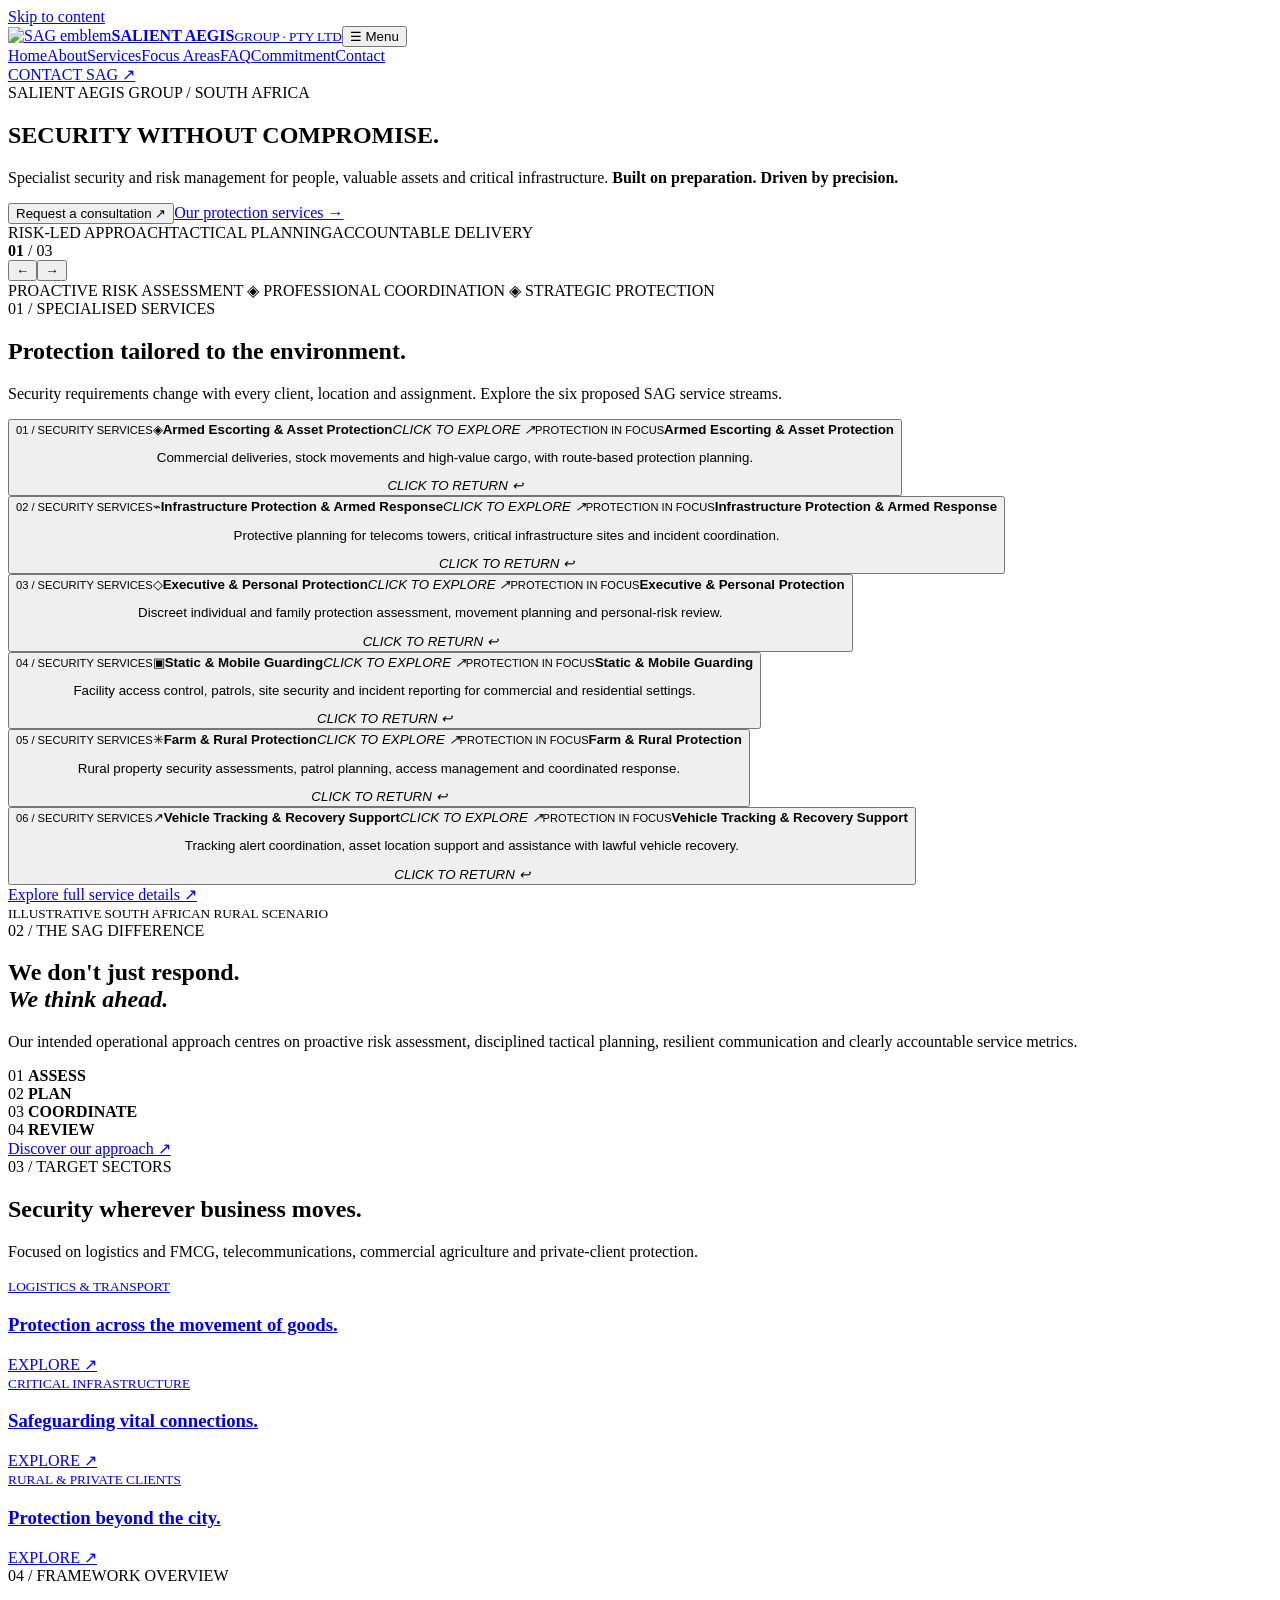
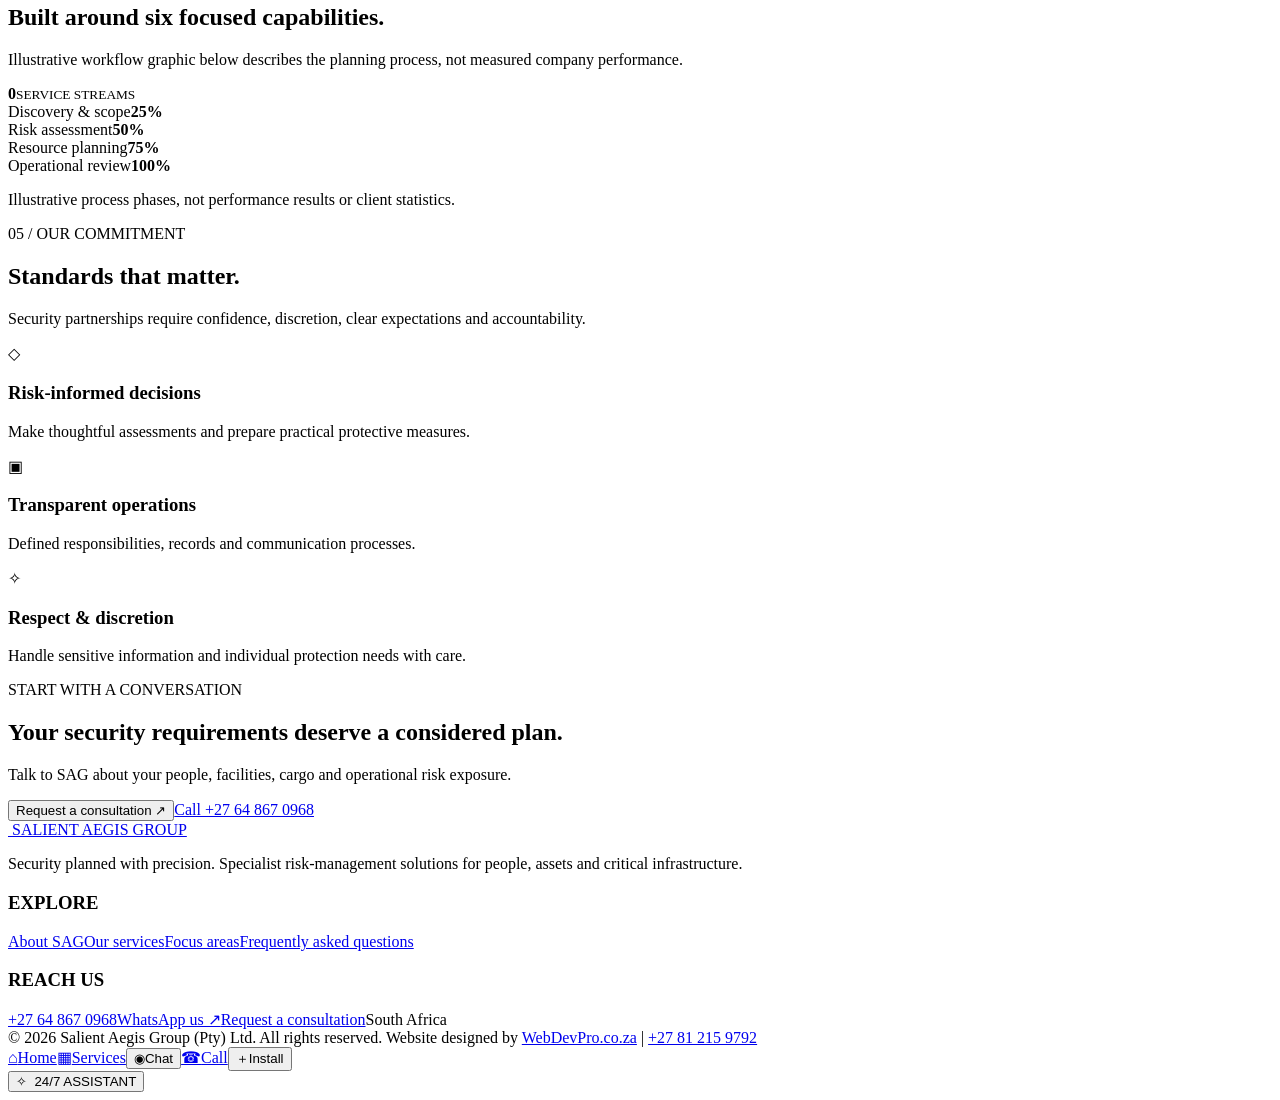
==== index.html @ da506d95 "Add branded SAG Home website page" ====
<!doctype html><html lang="en-ZA"><head><meta charset="utf-8"><meta name="viewport" content="width=device-width,initial-scale=1"><meta name="theme-color" content="#101a28"><title>Home | Salient Aegis Group</title><meta name="description" content="Salient Aegis Group (SAG): specialist security, armed escorting, guarding, infrastructure protection and risk-management enquiries in South Africa."><link rel="canonical" href="https://www.salientaegis.co.za/"><meta property="og:type" content="website"><meta property="og:title" content="Home | Salient Aegis Group"><meta property="og:description" content="Salient Aegis Group (SAG): specialist security, armed escorting, guarding, infrastructure protection and risk-management enquiries in South Africa."><meta property="og:url" content="https://www.salientaegis.co.za/"><link rel="manifest" href="manifest.webmanifest"><link rel="icon" type="image/svg+xml" href="assets/sag-emblem.svg"><link rel="stylesheet" href="styles.css"><script src="app.js" defer></script><script type="application/ld+json">{"@context":"https://schema.org","@type":"Organization","name":"Salient Aegis Group (Pty) Ltd","alternateName":"SAG","url":"https://www.salientaegis.co.za/","telephone":"+27648670968","areaServed":"ZA"}</script></head><body data-page="index"><a class="skip" href="#main">Skip to content</a><header class="site-header"><a href="index.html" class="brand"><img src="assets/sag-emblem.svg" width="50" height="48" alt="SAG emblem"><span><b>SALIENT AEGIS</b><small>GROUP · PTY LTD</small></span></a><button type="button" class="menu-toggle" id="menuToggle" aria-expanded="false" aria-controls="siteNav">☰ <span>Menu</span></button><nav id="siteNav" aria-label="Main navigation"><a href="index.html" aria-current="page">Home</a><a href="about.html" >About</a><a href="services.html" >Services</a><a href="gallery.html" >Focus Areas</a><a href="faq.html" >FAQ</a><a href="testimonials.html" >Commitment</a><a href="contact.html" >Contact</a></nav><a class="header-action" href="https://wa.me/27648670968" target="_blank" rel="noopener">CONTACT SAG ↗</a></header><div id="scrollProgress"></div><main id="main"><section class="hero" aria-label="SAG security services"><div class="hero-bg active" style="background-image:url('https://images.unsplash.com/photo-1770529933902-d2f7851be31c?auto=format&fit=crop&w=1600&q=80')"></div><div class="hero-bg" style="background-image:url('https://images.unsplash.com/photo-1611746351408-c0a1346be8e8?auto=format&fit=crop&w=1500&q=80')"></div><div class="hero-bg" style="background-image:url('https://images.unsplash.com/photo-1749173932431-5efc13cb59f9?auto=format&fit=crop&w=1500&q=80')"></div><div class="hero-shade"></div><div class="hero-content"><span class="eyebrow">SALIENT AEGIS GROUP / SOUTH AFRICA</span><h1 class="typewriter" data-text="SECURITY WITHOUT COMPROMISE.">SECURITY WITHOUT COMPROMISE.</h1><p>Specialist security and risk management for people, valuable assets and critical infrastructure. <strong>Built on preparation. Driven by precision.</strong></p><div class="hero-actions"><button class="btn gold" data-quote-open>Request a consultation ↗</button><a class="btn light-outline" href="services.html">Our protection services →</a></div><div class="hero-tags"><span>RISK-LED APPROACH</span><span>TACTICAL PLANNING</span><span>ACCOUNTABLE DELIVERY</span></div></div><div class="slide-controls"><span><b id="slideNum">01</b> / 03</span><div><button id="slidePrev" aria-label="Previous slide">←</button><button id="slideNext" aria-label="Next slide">→</button></div></div></section><div class="brand-strip"><span>PROACTIVE RISK ASSESSMENT</span> ◈ <span>PROFESSIONAL COORDINATION</span> ◈ <span>STRATEGIC PROTECTION</span></div>
<section class="section"><div class="section-title reveal"><span class="eyebrow">01 / SPECIALISED SERVICES</span><h2>Protection tailored to the environment.</h2><p>Security requirements change with every client, location and assignment. Explore the six proposed SAG service streams.</p></div><div class="flip-grid"><button type="button" class="flip-card reveal" aria-pressed="false"><span class="flip-inner"><span class="flip-front"><small>01 / SECURITY SERVICES</small><span class="flip-symbol">◈</span><strong>Armed Escorting & Asset Protection</strong><em>CLICK TO EXPLORE ↗</em></span><span class="flip-back"><small>PROTECTION IN FOCUS</small><strong>Armed Escorting & Asset Protection</strong><p>Commercial deliveries, stock movements and high-value cargo, with route-based protection planning.</p><em>CLICK TO RETURN ↩</em></span></span></button><button type="button" class="flip-card reveal" aria-pressed="false"><span class="flip-inner"><span class="flip-front"><small>02 / SECURITY SERVICES</small><span class="flip-symbol">⌁</span><strong>Infrastructure Protection & Armed Response</strong><em>CLICK TO EXPLORE ↗</em></span><span class="flip-back"><small>PROTECTION IN FOCUS</small><strong>Infrastructure Protection & Armed Response</strong><p>Protective planning for telecoms towers, critical infrastructure sites and incident coordination.</p><em>CLICK TO RETURN ↩</em></span></span></button><button type="button" class="flip-card reveal" aria-pressed="false"><span class="flip-inner"><span class="flip-front"><small>03 / SECURITY SERVICES</small><span class="flip-symbol">◇</span><strong>Executive & Personal Protection</strong><em>CLICK TO EXPLORE ↗</em></span><span class="flip-back"><small>PROTECTION IN FOCUS</small><strong>Executive & Personal Protection</strong><p>Discreet individual and family protection assessment, movement planning and personal-risk review.</p><em>CLICK TO RETURN ↩</em></span></span></button><button type="button" class="flip-card reveal" aria-pressed="false"><span class="flip-inner"><span class="flip-front"><small>04 / SECURITY SERVICES</small><span class="flip-symbol">▣</span><strong>Static & Mobile Guarding</strong><em>CLICK TO EXPLORE ↗</em></span><span class="flip-back"><small>PROTECTION IN FOCUS</small><strong>Static & Mobile Guarding</strong><p>Facility access control, patrols, site security and incident reporting for commercial and residential settings.</p><em>CLICK TO RETURN ↩</em></span></span></button><button type="button" class="flip-card reveal" aria-pressed="false"><span class="flip-inner"><span class="flip-front"><small>05 / SECURITY SERVICES</small><span class="flip-symbol">✳</span><strong>Farm & Rural Protection</strong><em>CLICK TO EXPLORE ↗</em></span><span class="flip-back"><small>PROTECTION IN FOCUS</small><strong>Farm & Rural Protection</strong><p>Rural property security assessments, patrol planning, access management and coordinated response.</p><em>CLICK TO RETURN ↩</em></span></span></button><button type="button" class="flip-card reveal" aria-pressed="false"><span class="flip-inner"><span class="flip-front"><small>06 / SECURITY SERVICES</small><span class="flip-symbol">↗</span><strong>Vehicle Tracking & Recovery Support</strong><em>CLICK TO EXPLORE ↗</em></span><span class="flip-back"><small>PROTECTION IN FOCUS</small><strong>Vehicle Tracking & Recovery Support</strong><p>Tracking alert coordination, asset location support and assistance with lawful vehicle recovery.</p><em>CLICK TO RETURN ↩</em></span></span></button></div><div class="center"><a class="btn outline" href="services.html">Explore full service details ↗</a></div></section>
<section class="dark-feature"><div class="feature-photo reveal" style="background-image:url('https://images.unsplash.com/photo-1674909073723-e74e82810733?auto=format&fit=crop&w=1500&q=80')"><small>ILLUSTRATIVE SOUTH AFRICAN RURAL SCENARIO</small></div><div class="feature-text reveal"><span class="eyebrow">02 / THE SAG DIFFERENCE</span><h2>We don't just respond.<br><em>We think ahead.</em></h2><p>Our intended operational approach centres on proactive risk assessment, disciplined tactical planning, resilient communication and clearly accountable service metrics.</p><div class="feature-points"><div>01 <strong>ASSESS</strong></div><div>02 <strong>PLAN</strong></div><div>03 <strong>COORDINATE</strong></div><div>04 <strong>REVIEW</strong></div></div><a class="link-arrow" href="about.html">Discover our approach ↗</a></div></section>
<section class="section toned"><div class="section-title reveal"><span class="eyebrow">03 / TARGET SECTORS</span><h2>Security wherever business moves.</h2><p>Focused on logistics and FMCG, telecommunications, commercial agriculture and private-client protection.</p></div><div class="sector-grid"><a href="gallery.html" class="sector-card large reveal" style="background-image:url('https://images.unsplash.com/photo-1611746351408-c0a1346be8e8?auto=format&fit=crop&w=1500&q=80')"><div><small>LOGISTICS & TRANSPORT</small><h3>Protection across the movement of goods.</h3><span>EXPLORE ↗</span></div></a><a href="gallery.html" class="sector-card reveal" style="background-image:url('https://images.unsplash.com/photo-1749173932431-5efc13cb59f9?auto=format&fit=crop&w=1500&q=80')"><div><small>CRITICAL INFRASTRUCTURE</small><h3>Safeguarding vital connections.</h3><span>EXPLORE ↗</span></div></a><a href="gallery.html" class="sector-card reveal" style="background-image:url('https://images.unsplash.com/photo-1674909073723-e74e82810733?auto=format&fit=crop&w=1500&q=80')"><div><small>RURAL & PRIVATE CLIENTS</small><h3>Protection beyond the city.</h3><span>EXPLORE ↗</span></div></a></div></section>
<section class="section"><div class="section-title reveal"><span class="eyebrow">04 / FRAMEWORK OVERVIEW</span><h2>Built around six focused capabilities.</h2><p>Illustrative workflow graphic below describes the planning process, not measured company performance.</p></div><div class="metric-grid"><div class="metric-ring" id="metricRing"><div><strong id="metricCount">0</strong><small>SERVICE STREAMS</small></div></div><div class="metric-bars"><div class="metric-bar"><div>Discovery & scope<b>25%</b></div><span><i data-progress="25"></i></span></div><div class="metric-bar"><div>Risk assessment<b>50%</b></div><span><i data-progress="50"></i></span></div><div class="metric-bar"><div>Resource planning<b>75%</b></div><span><i data-progress="75"></i></span></div><div class="metric-bar"><div>Operational review<b>100%</b></div><span><i data-progress="100"></i></span></div><p class="disclaimer">Illustrative process phases, not performance results or client statistics.</p></div></div></section>
<section class="section tinted"><div class="section-title reveal"><span class="eyebrow">05 / OUR COMMITMENT</span><h2>Standards that matter.</h2><p>Security partnerships require confidence, discretion, clear expectations and accountability.</p></div><div class="values"><article class="reveal"><span>◇</span><h3>Risk-informed decisions</h3><p>Make thoughtful assessments and prepare practical protective measures.</p></article><article class="reveal"><span>▣</span><h3>Transparent operations</h3><p>Defined responsibilities, records and communication processes.</p></article><article class="reveal"><span>✧</span><h3>Respect & discretion</h3><p>Handle sensitive information and individual protection needs with care.</p></article></div></section><section class="cta"><div><span class="eyebrow">START WITH A CONVERSATION</span><h2>Your security requirements deserve a considered plan.</h2><p>Talk to SAG about your people, facilities, cargo and operational risk exposure.</p></div><div><button data-quote-open class="btn gold">Request a consultation ↗</button><a class="btn light-outline" href="tel:+27648670968">Call +27 64 867 0968</a></div></section></main><footer class="site-footer"><div class="footer-top"><div><a href="index.html" class="footer-brand"><img src="assets/sag-emblem.svg" alt="" width="55"> SALIENT AEGIS GROUP</a><p>Security planned with precision. Specialist risk-management solutions for people, assets and critical infrastructure.</p></div><div><h3>EXPLORE</h3><a href="about.html">About SAG</a><a href="services.html">Our services</a><a href="gallery.html">Focus areas</a><a href="faq.html">Frequently asked questions</a></div><div><h3>REACH US</h3><a href="tel:+27648670968">+27 64 867 0968</a><a href="https://wa.me/27648670968" target="_blank" rel="noopener">WhatsApp us ↗</a><a href="contact.html">Request a consultation</a><span>South Africa</span></div></div><div class="footer-bottom">© <span class="year">2026</span> Salient Aegis Group (Pty) Ltd. All rights reserved. <span>Website designed by <a href="https://webdevpro.co.za" target="_blank" rel="noopener">WebDevPro.co.za</a> | <a href="tel:+27812159792">+27 81 215 9792</a></span></div></footer><nav class="mobile-bottom" aria-label="Mobile quick menu"><a href="index.html"><span>⌂</span>Home</a><a href="services.html"><span>▦</span>Services</a><button type="button" data-chat-open><span>◉</span>Chat</button><a href="tel:+27648670968"><span>☎</span>Call</a><button type="button" data-install-open><span>＋</span>Install</button></nav><button class="chat-launcher" type="button" data-chat-open>✧ &nbsp;24/7 ASSISTANT</button><section id="chatPanel" class="chat-panel" role="dialog" aria-label="SAG automated enquiry assistant" hidden><div class="chat-head"><div><strong>SAG DIGITAL ASSISTANT</strong><small>Automated enquiry preparation</small></div><button data-chat-close aria-label="Close assistant">×</button></div><div id="chatLog" class="chat-log" aria-live="polite"></div><form id="chatForm" class="chat-form"><label id="chatPrompt" for="chatInput">Your full name</label><input id="chatInput" autocomplete="name" required maxlength="800"><div id="chatOptions"></div><div class="chat-actions"><button type="submit" class="btn gold">Continue →</button><button type="button" id="chatReset" class="btn subtle">Restart</button></div></form><small class="privacy-note">Your message is prepared locally. You decide whether to send it via WhatsApp.</small></section><dialog id="quoteDialog" class="quote-dialog"><div class="dialog-head"><strong>REQUEST A SECURITY CONSULTATION</strong><button id="quoteClose" type="button" aria-label="Close form">×</button></div><div class="wizard-meter"><i id="wizardMeter"></i></div><form id="quoteForm"><p id="wizardLabel"></p><div id="wizardFields"></div><p id="wizardError" role="alert"></p><div class="wizard-actions"><button class="btn outline" id="quoteBack" type="button">← Back</button><button class="btn gold" id="quoteNext" type="submit">Continue →</button></div></form></dialog><dialog id="installDialog" class="install-dialog"><h2>Install the SAG app</h2><p>Add Salient Aegis Group to your home screen. Saved pages can be available offline.</p><p>On iPhone Safari: Share → Add to Home Screen.</p><button class="btn gold" id="installNow" type="button">Install app</button><button class="btn outline" id="installClose" type="button">Close</button></dialog></body></html>
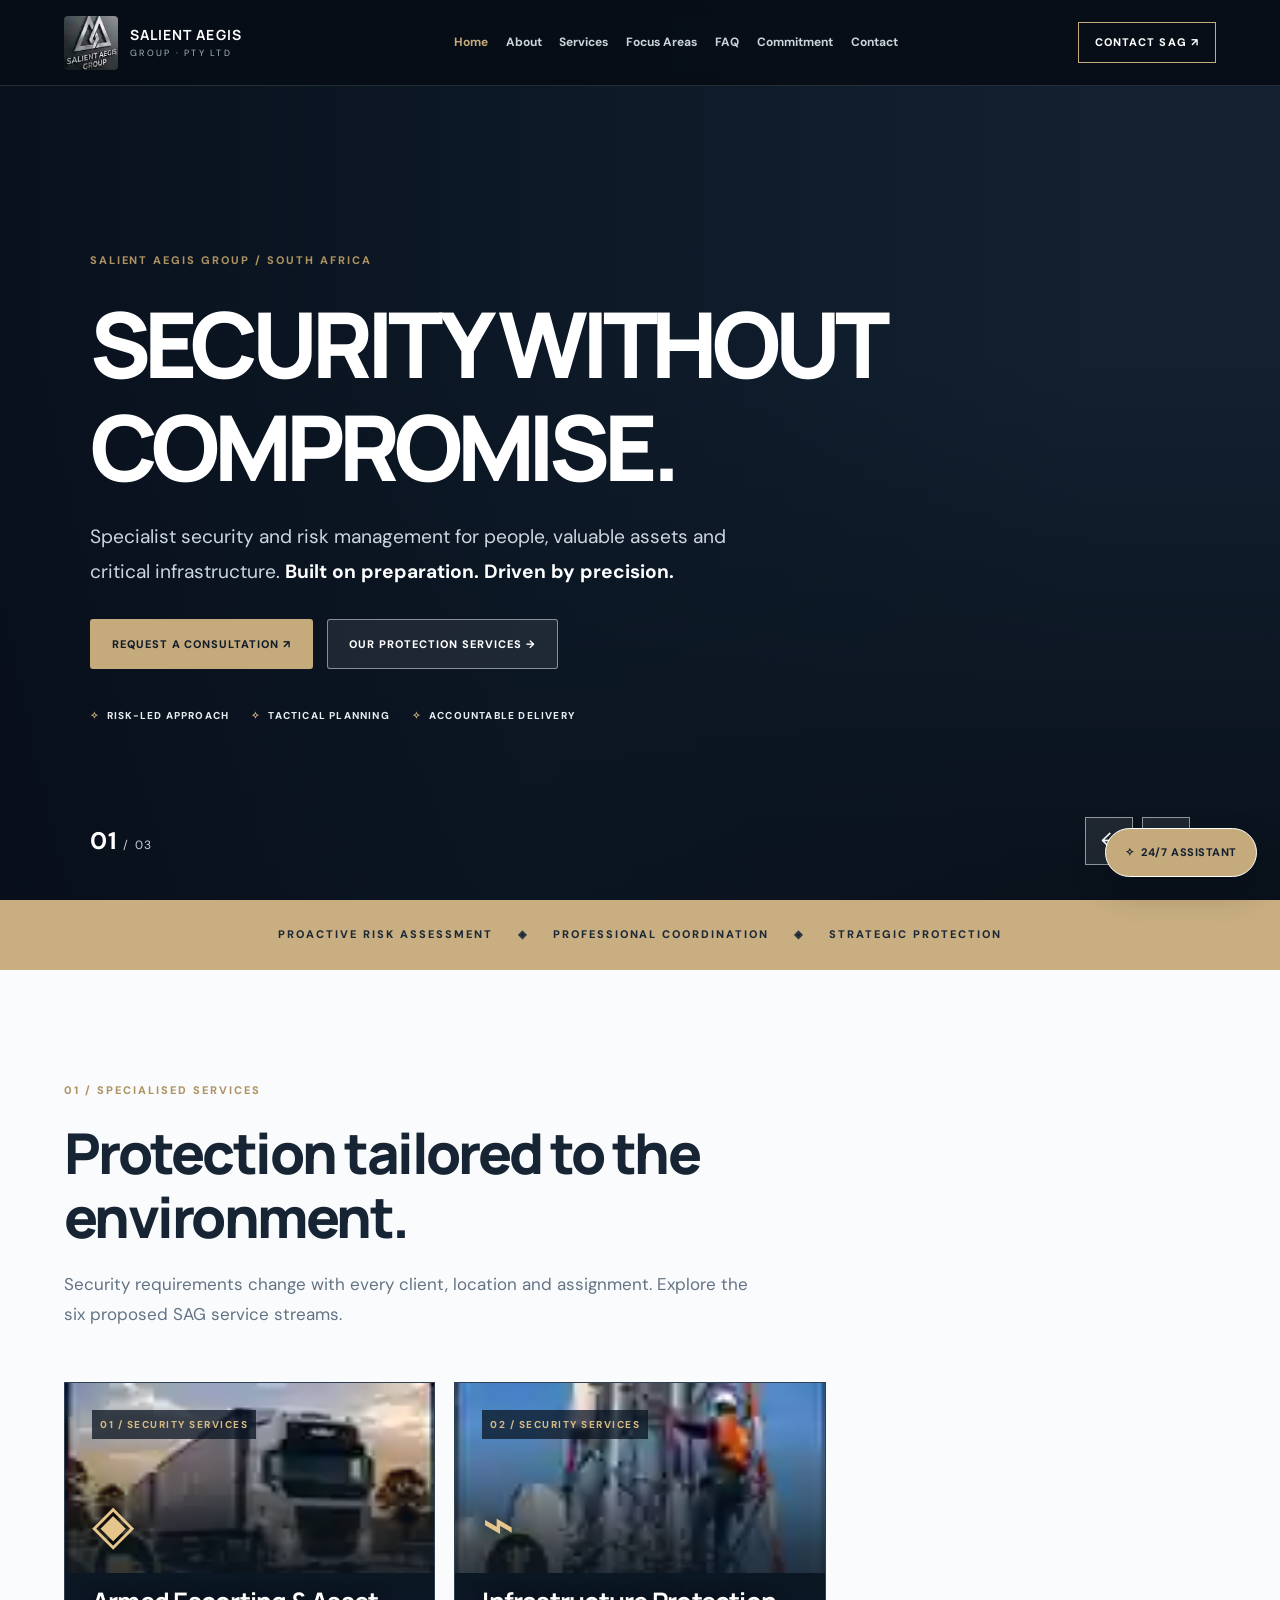
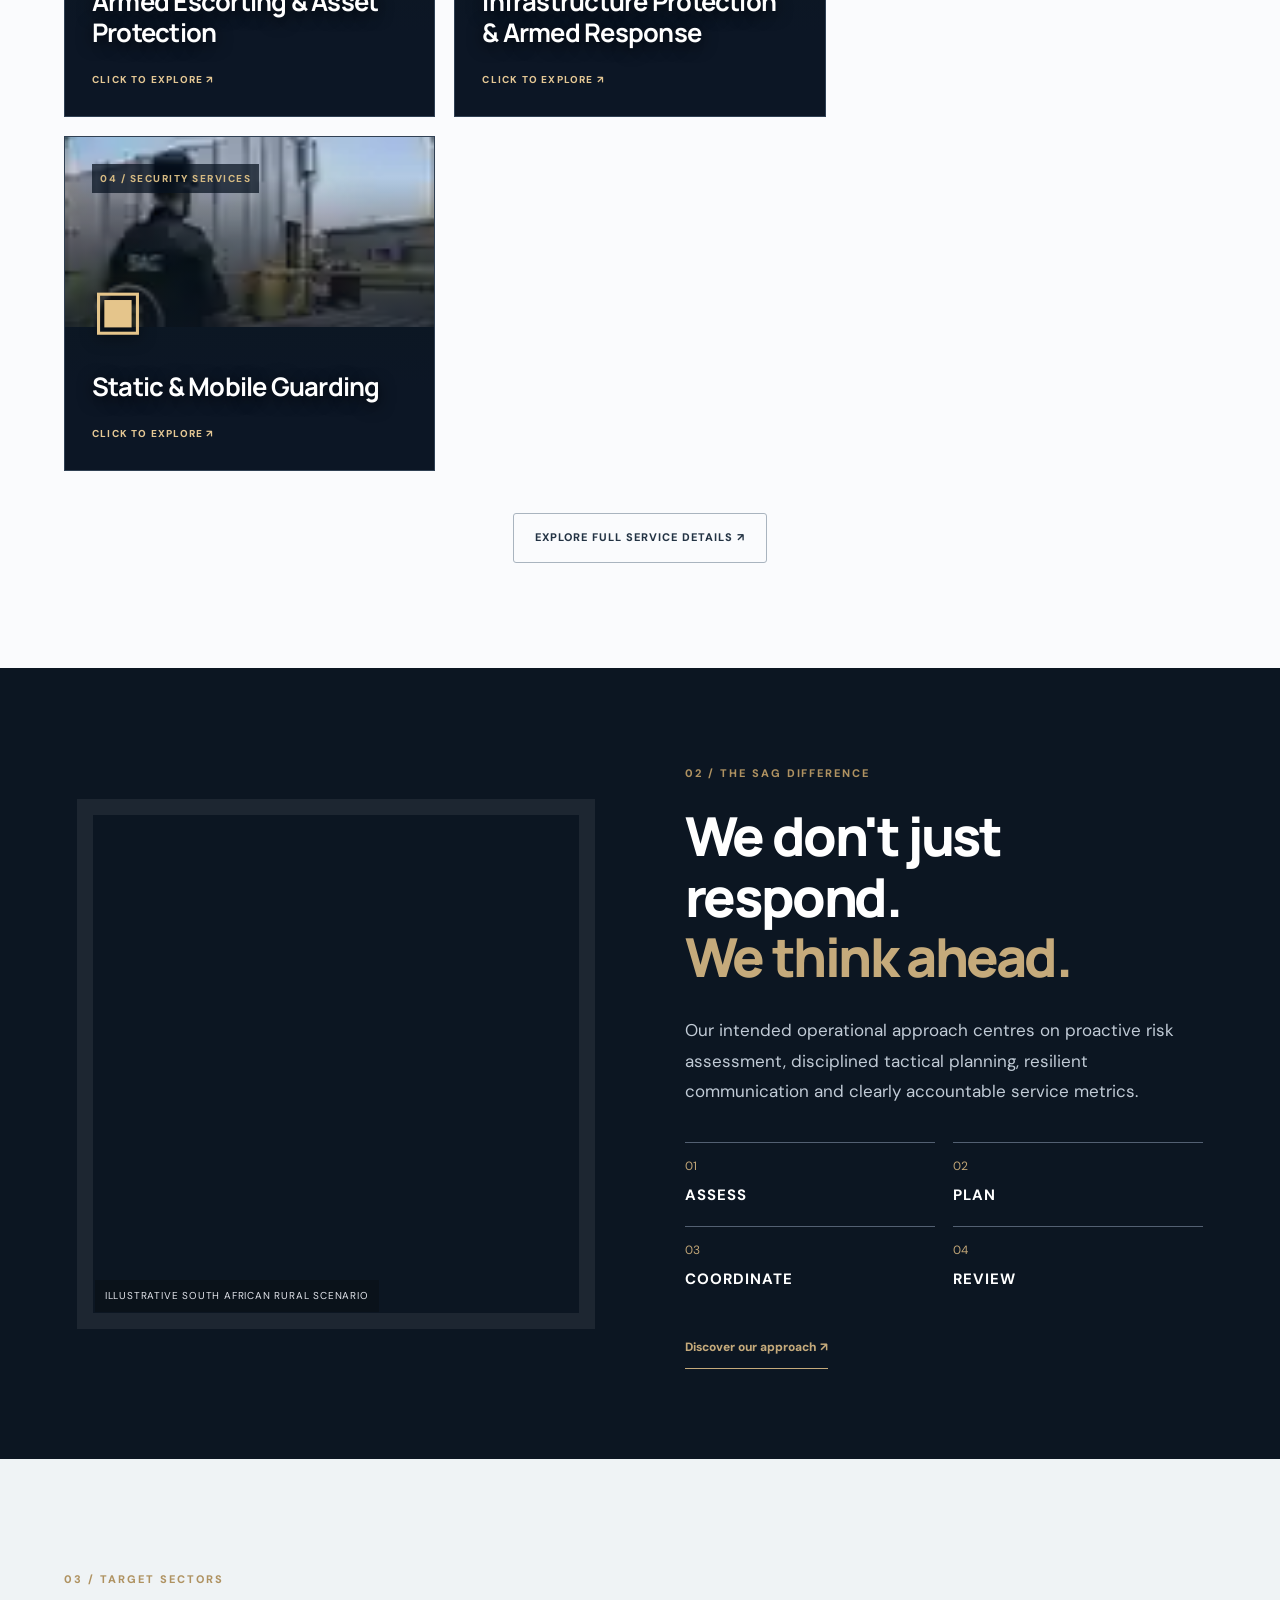
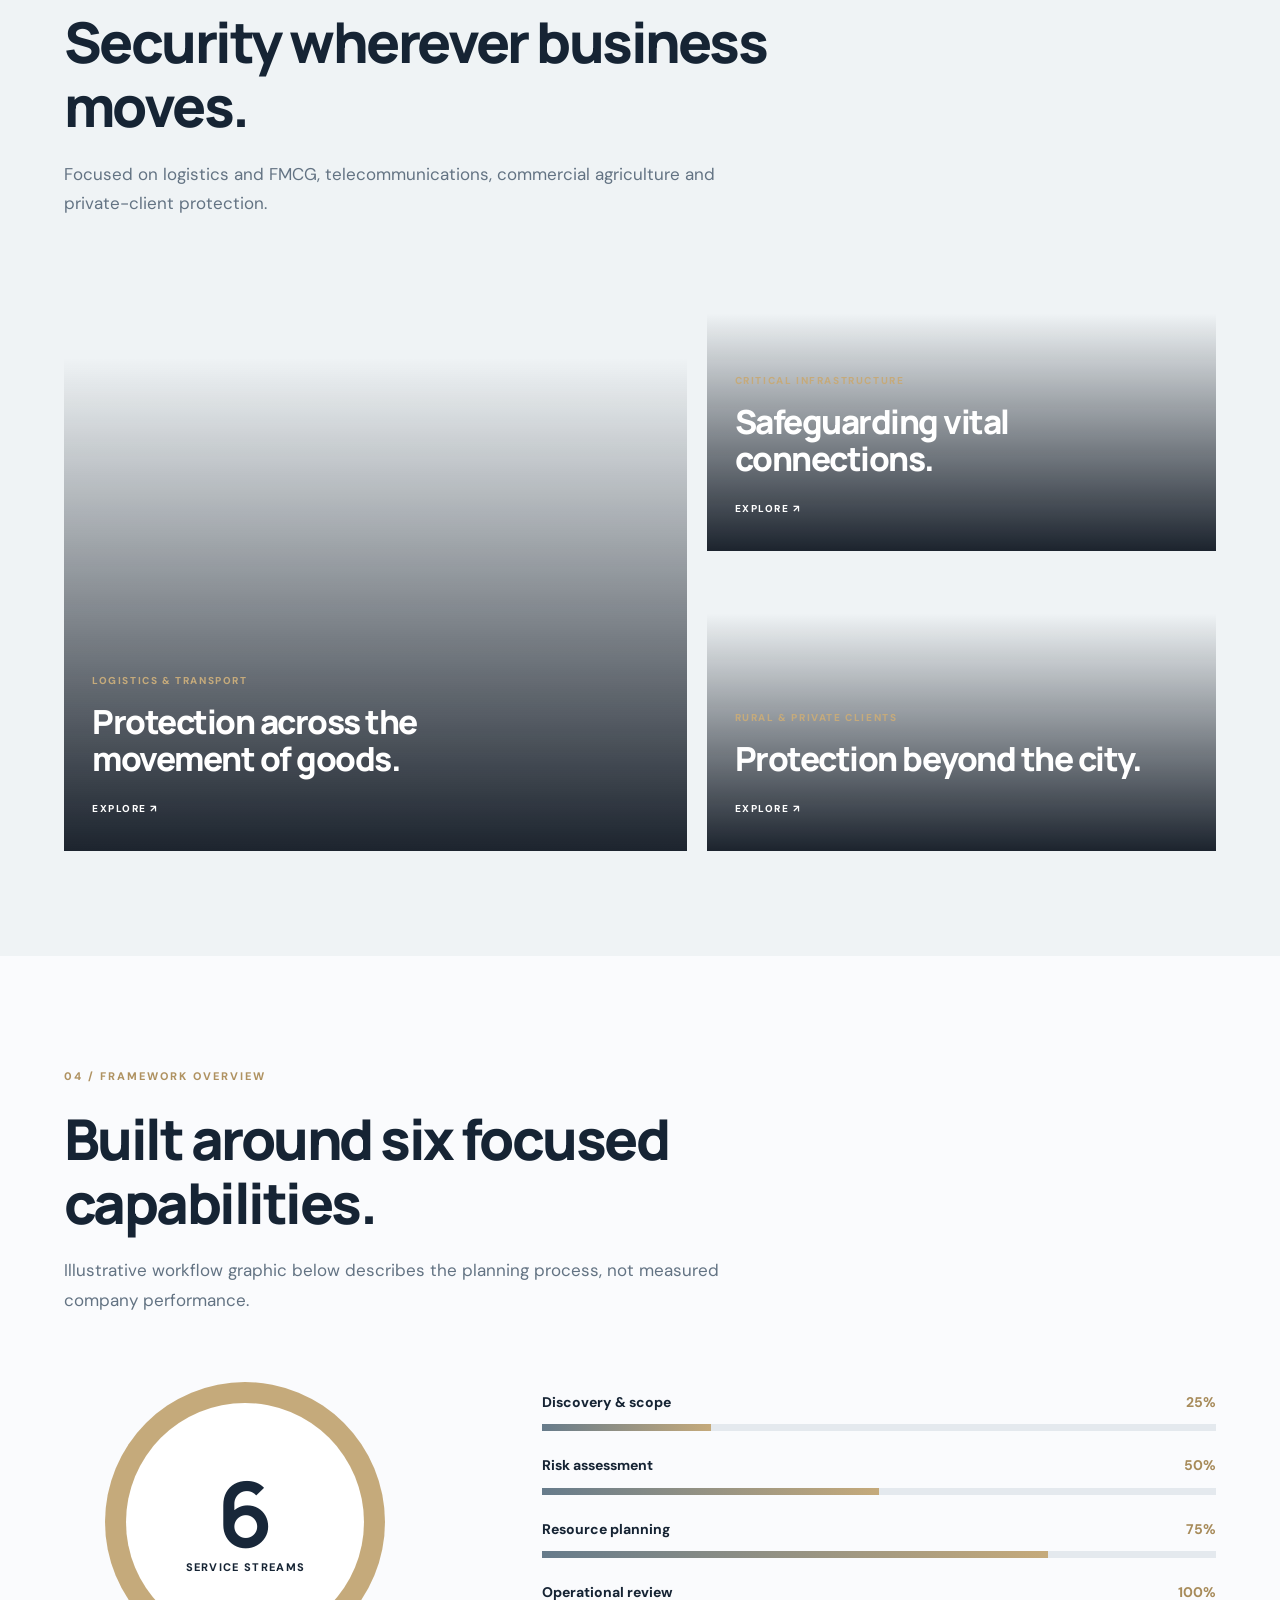
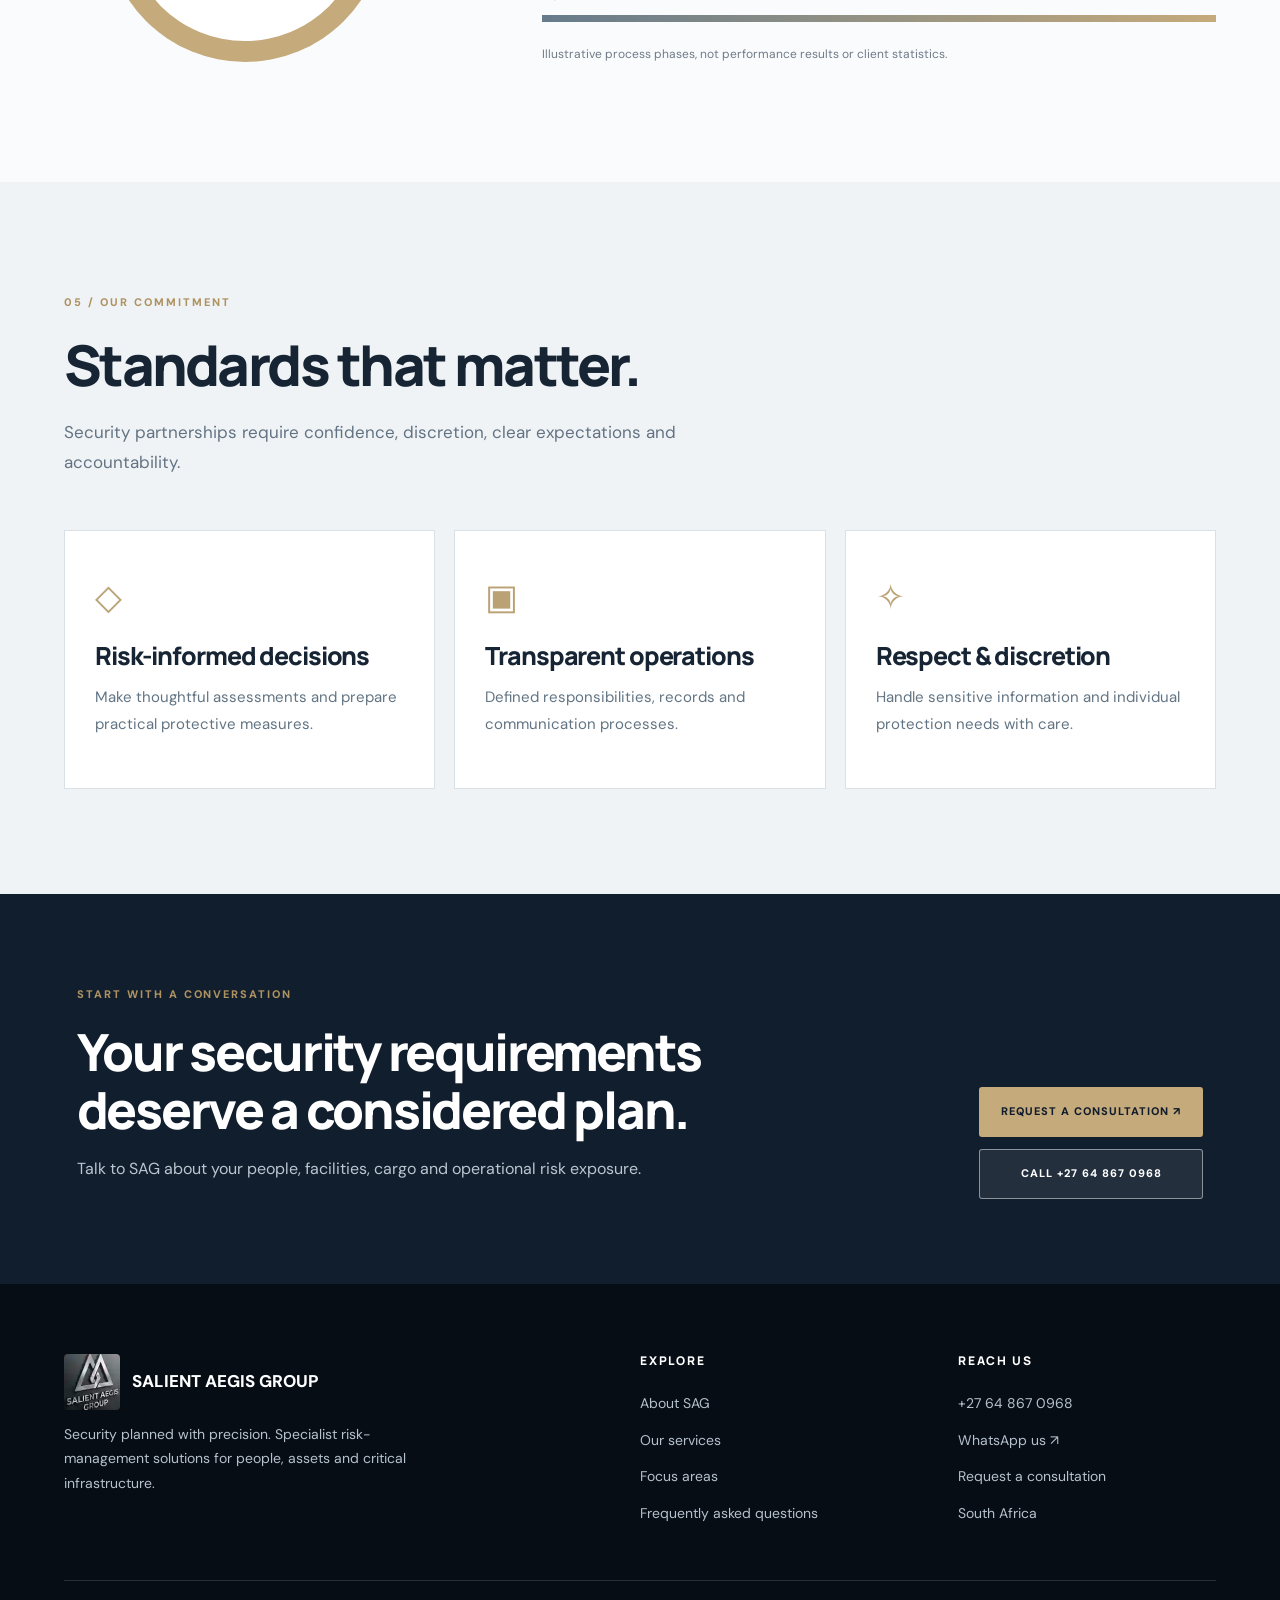
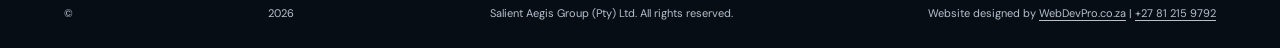
==== commit 7701da46: "Use supplied metallic SAG logo on index.html" ====
--- a/index.html
+++ b/index.html
@@ -1,6 +1,6 @@
-<!doctype html><html lang="en-ZA"><head><meta charset="utf-8"><meta name="viewport" content="width=device-width,initial-scale=1"><meta name="theme-color" content="#101a28"><title>Home | Salient Aegis Group</title><meta name="description" content="Salient Aegis Group (SAG): specialist security, armed escorting, guarding, infrastructure protection and risk-management enquiries in South Africa."><link rel="canonical" href="https://www.salientaegis.co.za/"><meta property="og:type" content="website"><meta property="og:title" content="Home | Salient Aegis Group"><meta property="og:description" content="Salient Aegis Group (SAG): specialist security, armed escorting, guarding, infrastructure protection and risk-management enquiries in South Africa."><meta property="og:url" content="https://www.salientaegis.co.za/"><link rel="manifest" href="manifest.webmanifest"><link rel="icon" type="image/svg+xml" href="assets/sag-emblem.svg"><link rel="stylesheet" href="styles.css"><script src="app.js" defer></script><script type="application/ld+json">{"@context":"https://schema.org","@type":"Organization","name":"Salient Aegis Group (Pty) Ltd","alternateName":"SAG","url":"https://www.salientaegis.co.za/","telephone":"+27648670968","areaServed":"ZA"}</script></head><body data-page="index"><a class="skip" href="#main">Skip to content</a><header class="site-header"><a href="index.html" class="brand"><img src="assets/sag-emblem.svg" width="50" height="48" alt="SAG emblem"><span><b>SALIENT AEGIS</b><small>GROUP · PTY LTD</small></span></a><button type="button" class="menu-toggle" id="menuToggle" aria-expanded="false" aria-controls="siteNav">☰ <span>Menu</span></button><nav id="siteNav" aria-label="Main navigation"><a href="index.html" aria-current="page">Home</a><a href="about.html" >About</a><a href="services.html" >Services</a><a href="gallery.html" >Focus Areas</a><a href="faq.html" >FAQ</a><a href="testimonials.html" >Commitment</a><a href="contact.html" >Contact</a></nav><a class="header-action" href="https://wa.me/27648670968" target="_blank" rel="noopener">CONTACT SAG ↗</a></header><div id="scrollProgress"></div><main id="main"><section class="hero" aria-label="SAG security services"><div class="hero-bg active" style="background-image:url('https://images.unsplash.com/photo-1770529933902-d2f7851be31c?auto=format&fit=crop&w=1600&q=80')"></div><div class="hero-bg" style="background-image:url('https://images.unsplash.com/photo-1611746351408-c0a1346be8e8?auto=format&fit=crop&w=1500&q=80')"></div><div class="hero-bg" style="background-image:url('https://images.unsplash.com/photo-1749173932431-5efc13cb59f9?auto=format&fit=crop&w=1500&q=80')"></div><div class="hero-shade"></div><div class="hero-content"><span class="eyebrow">SALIENT AEGIS GROUP / SOUTH AFRICA</span><h1 class="typewriter" data-text="SECURITY WITHOUT COMPROMISE.">SECURITY WITHOUT COMPROMISE.</h1><p>Specialist security and risk management for people, valuable assets and critical infrastructure. <strong>Built on preparation. Driven by precision.</strong></p><div class="hero-actions"><button class="btn gold" data-quote-open>Request a consultation ↗</button><a class="btn light-outline" href="services.html">Our protection services →</a></div><div class="hero-tags"><span>RISK-LED APPROACH</span><span>TACTICAL PLANNING</span><span>ACCOUNTABLE DELIVERY</span></div></div><div class="slide-controls"><span><b id="slideNum">01</b> / 03</span><div><button id="slidePrev" aria-label="Previous slide">←</button><button id="slideNext" aria-label="Next slide">→</button></div></div></section><div class="brand-strip"><span>PROACTIVE RISK ASSESSMENT</span> ◈ <span>PROFESSIONAL COORDINATION</span> ◈ <span>STRATEGIC PROTECTION</span></div>
+<!doctype html><html lang="en-ZA"><head><meta charset="utf-8"><meta name="viewport" content="width=device-width,initial-scale=1"><meta name="theme-color" content="#101a28"><title>Home | Salient Aegis Group</title><meta name="description" content="Salient Aegis Group (SAG): specialist security, armed escorting, guarding, infrastructure protection and risk-management enquiries in South Africa."><link rel="canonical" href="https://www.salientaegis.co.za/"><meta property="og:type" content="website"><meta property="og:title" content="Home | Salient Aegis Group"><meta property="og:description" content="Salient Aegis Group (SAG): specialist security, armed escorting, guarding, infrastructure protection and risk-management enquiries in South Africa."><meta property="og:url" content="https://www.salientaegis.co.za/"><link rel="manifest" href="manifest.webmanifest"><link rel="icon" type="image/svg+xml" href="assets/sag-client-logo.webp"><link rel="stylesheet" href="styles.css"><script src="app.js" defer></script><script type="application/ld+json">{"@context":"https://schema.org","@type":"Organization","name":"Salient Aegis Group (Pty) Ltd","alternateName":"SAG","url":"https://www.salientaegis.co.za/","telephone":"+27648670968","areaServed":"ZA"}</script></head><body data-page="index"><a class="skip" href="#main">Skip to content</a><header class="site-header"><a href="index.html" class="brand"><img src="assets/sag-client-logo.webp" width="50" height="48" alt="SAG emblem"><span><b>SALIENT AEGIS</b><small>GROUP · PTY LTD</small></span></a><button type="button" class="menu-toggle" id="menuToggle" aria-expanded="false" aria-controls="siteNav">☰ <span>Menu</span></button><nav id="siteNav" aria-label="Main navigation"><a href="index.html" aria-current="page">Home</a><a href="about.html" >About</a><a href="services.html" >Services</a><a href="gallery.html" >Focus Areas</a><a href="faq.html" >FAQ</a><a href="testimonials.html" >Commitment</a><a href="contact.html" >Contact</a></nav><a class="header-action" href="https://wa.me/27648670968" target="_blank" rel="noopener">CONTACT SAG ↗</a></header><div id="scrollProgress"></div><main id="main"><section class="hero" aria-label="SAG security services"><div class="hero-bg active" style="background-image:url('https://images.unsplash.com/photo-1611746351408-c0a1346be8e8?auto=format&fit=crop&w=1600&q=80')"></div><div class="hero-bg" style="background-image:url('https://images.unsplash.com/photo-1611746351408-c0a1346be8e8?auto=format&fit=crop&w=1500&q=80')"></div><div class="hero-bg" style="background-image:url('https://images.unsplash.com/photo-1749173932431-5efc13cb59f9?auto=format&fit=crop&w=1500&q=80')"></div><div class="hero-shade"></div><div class="hero-content"><span class="eyebrow">SALIENT AEGIS GROUP / SOUTH AFRICA</span><h1 class="typewriter" data-text="SECURITY WITHOUT COMPROMISE.">SECURITY WITHOUT COMPROMISE.</h1><p>Specialist security and risk management for people, valuable assets and critical infrastructure. <strong>Built on preparation. Driven by precision.</strong></p><div class="hero-actions"><button class="btn gold" data-quote-open>Request a consultation ↗</button><a class="btn light-outline" href="services.html">Our protection services →</a></div><div class="hero-tags"><span>RISK-LED APPROACH</span><span>TACTICAL PLANNING</span><span>ACCOUNTABLE DELIVERY</span></div></div><div class="slide-controls"><span><b id="slideNum">01</b> / 03</span><div><button id="slidePrev" aria-label="Previous slide">←</button><button id="slideNext" aria-label="Next slide">→</button></div></div></section><div class="brand-strip"><span>PROACTIVE RISK ASSESSMENT</span> ◈ <span>PROFESSIONAL COORDINATION</span> ◈ <span>STRATEGIC PROTECTION</span></div>
 <section class="section"><div class="section-title reveal"><span class="eyebrow">01 / SPECIALISED SERVICES</span><h2>Protection tailored to the environment.</h2><p>Security requirements change with every client, location and assignment. Explore the six proposed SAG service streams.</p></div><div class="flip-grid"><button type="button" class="flip-card reveal" aria-pressed="false"><span class="flip-inner"><span class="flip-front"><small>01 / SECURITY SERVICES</small><span class="flip-symbol">◈</span><strong>Armed Escorting & Asset Protection</strong><em>CLICK TO EXPLORE ↗</em></span><span class="flip-back"><small>PROTECTION IN FOCUS</small><strong>Armed Escorting & Asset Protection</strong><p>Commercial deliveries, stock movements and high-value cargo, with route-based protection planning.</p><em>CLICK TO RETURN ↩</em></span></span></button><button type="button" class="flip-card reveal" aria-pressed="false"><span class="flip-inner"><span class="flip-front"><small>02 / SECURITY SERVICES</small><span class="flip-symbol">⌁</span><strong>Infrastructure Protection & Armed Response</strong><em>CLICK TO EXPLORE ↗</em></span><span class="flip-back"><small>PROTECTION IN FOCUS</small><strong>Infrastructure Protection & Armed Response</strong><p>Protective planning for telecoms towers, critical infrastructure sites and incident coordination.</p><em>CLICK TO RETURN ↩</em></span></span></button><button type="button" class="flip-card reveal" aria-pressed="false"><span class="flip-inner"><span class="flip-front"><small>03 / SECURITY SERVICES</small><span class="flip-symbol">◇</span><strong>Executive & Personal Protection</strong><em>CLICK TO EXPLORE ↗</em></span><span class="flip-back"><small>PROTECTION IN FOCUS</small><strong>Executive & Personal Protection</strong><p>Discreet individual and family protection assessment, movement planning and personal-risk review.</p><em>CLICK TO RETURN ↩</em></span></span></button><button type="button" class="flip-card reveal" aria-pressed="false"><span class="flip-inner"><span class="flip-front"><small>04 / SECURITY SERVICES</small><span class="flip-symbol">▣</span><strong>Static & Mobile Guarding</strong><em>CLICK TO EXPLORE ↗</em></span><span class="flip-back"><small>PROTECTION IN FOCUS</small><strong>Static & Mobile Guarding</strong><p>Facility access control, patrols, site security and incident reporting for commercial and residential settings.</p><em>CLICK TO RETURN ↩</em></span></span></button><button type="button" class="flip-card reveal" aria-pressed="false"><span class="flip-inner"><span class="flip-front"><small>05 / SECURITY SERVICES</small><span class="flip-symbol">✳</span><strong>Farm & Rural Protection</strong><em>CLICK TO EXPLORE ↗</em></span><span class="flip-back"><small>PROTECTION IN FOCUS</small><strong>Farm & Rural Protection</strong><p>Rural property security assessments, patrol planning, access management and coordinated response.</p><em>CLICK TO RETURN ↩</em></span></span></button><button type="button" class="flip-card reveal" aria-pressed="false"><span class="flip-inner"><span class="flip-front"><small>06 / SECURITY SERVICES</small><span class="flip-symbol">↗</span><strong>Vehicle Tracking & Recovery Support</strong><em>CLICK TO EXPLORE ↗</em></span><span class="flip-back"><small>PROTECTION IN FOCUS</small><strong>Vehicle Tracking & Recovery Support</strong><p>Tracking alert coordination, asset location support and assistance with lawful vehicle recovery.</p><em>CLICK TO RETURN ↩</em></span></span></button></div><div class="center"><a class="btn outline" href="services.html">Explore full service details ↗</a></div></section>
 <section class="dark-feature"><div class="feature-photo reveal" style="background-image:url('https://images.unsplash.com/photo-1674909073723-e74e82810733?auto=format&fit=crop&w=1500&q=80')"><small>ILLUSTRATIVE SOUTH AFRICAN RURAL SCENARIO</small></div><div class="feature-text reveal"><span class="eyebrow">02 / THE SAG DIFFERENCE</span><h2>We don't just respond.<br><em>We think ahead.</em></h2><p>Our intended operational approach centres on proactive risk assessment, disciplined tactical planning, resilient communication and clearly accountable service metrics.</p><div class="feature-points"><div>01 <strong>ASSESS</strong></div><div>02 <strong>PLAN</strong></div><div>03 <strong>COORDINATE</strong></div><div>04 <strong>REVIEW</strong></div></div><a class="link-arrow" href="about.html">Discover our approach ↗</a></div></section>
 <section class="section toned"><div class="section-title reveal"><span class="eyebrow">03 / TARGET SECTORS</span><h2>Security wherever business moves.</h2><p>Focused on logistics and FMCG, telecommunications, commercial agriculture and private-client protection.</p></div><div class="sector-grid"><a href="gallery.html" class="sector-card large reveal" style="background-image:url('https://images.unsplash.com/photo-1611746351408-c0a1346be8e8?auto=format&fit=crop&w=1500&q=80')"><div><small>LOGISTICS & TRANSPORT</small><h3>Protection across the movement of goods.</h3><span>EXPLORE ↗</span></div></a><a href="gallery.html" class="sector-card reveal" style="background-image:url('https://images.unsplash.com/photo-1749173932431-5efc13cb59f9?auto=format&fit=crop&w=1500&q=80')"><div><small>CRITICAL INFRASTRUCTURE</small><h3>Safeguarding vital connections.</h3><span>EXPLORE ↗</span></div></a><a href="gallery.html" class="sector-card reveal" style="background-image:url('https://images.unsplash.com/photo-1674909073723-e74e82810733?auto=format&fit=crop&w=1500&q=80')"><div><small>RURAL & PRIVATE CLIENTS</small><h3>Protection beyond the city.</h3><span>EXPLORE ↗</span></div></a></div></section>
 <section class="section"><div class="section-title reveal"><span class="eyebrow">04 / FRAMEWORK OVERVIEW</span><h2>Built around six focused capabilities.</h2><p>Illustrative workflow graphic below describes the planning process, not measured company performance.</p></div><div class="metric-grid"><div class="metric-ring" id="metricRing"><div><strong id="metricCount">0</strong><small>SERVICE STREAMS</small></div></div><div class="metric-bars"><div class="metric-bar"><div>Discovery & scope<b>25%</b></div><span><i data-progress="25"></i></span></div><div class="metric-bar"><div>Risk assessment<b>50%</b></div><span><i data-progress="50"></i></span></div><div class="metric-bar"><div>Resource planning<b>75%</b></div><span><i data-progress="75"></i></span></div><div class="metric-bar"><div>Operational review<b>100%</b></div><span><i data-progress="100"></i></span></div><p class="disclaimer">Illustrative process phases, not performance results or client statistics.</p></div></div></section>
-<section class="section tinted"><div class="section-title reveal"><span class="eyebrow">05 / OUR COMMITMENT</span><h2>Standards that matter.</h2><p>Security partnerships require confidence, discretion, clear expectations and accountability.</p></div><div class="values"><article class="reveal"><span>◇</span><h3>Risk-informed decisions</h3><p>Make thoughtful assessments and prepare practical protective measures.</p></article><article class="reveal"><span>▣</span><h3>Transparent operations</h3><p>Defined responsibilities, records and communication processes.</p></article><article class="reveal"><span>✧</span><h3>Respect & discretion</h3><p>Handle sensitive information and individual protection needs with care.</p></article></div></section><section class="cta"><div><span class="eyebrow">START WITH A CONVERSATION</span><h2>Your security requirements deserve a considered plan.</h2><p>Talk to SAG about your people, facilities, cargo and operational risk exposure.</p></div><div><button data-quote-open class="btn gold">Request a consultation ↗</button><a class="btn light-outline" href="tel:+27648670968">Call +27 64 867 0968</a></div></section></main><footer class="site-footer"><div class="footer-top"><div><a href="index.html" class="footer-brand"><img src="assets/sag-emblem.svg" alt="" width="55"> SALIENT AEGIS GROUP</a><p>Security planned with precision. Specialist risk-management solutions for people, assets and critical infrastructure.</p></div><div><h3>EXPLORE</h3><a href="about.html">About SAG</a><a href="services.html">Our services</a><a href="gallery.html">Focus areas</a><a href="faq.html">Frequently asked questions</a></div><div><h3>REACH US</h3><a href="tel:+27648670968">+27 64 867 0968</a><a href="https://wa.me/27648670968" target="_blank" rel="noopener">WhatsApp us ↗</a><a href="contact.html">Request a consultation</a><span>South Africa</span></div></div><div class="footer-bottom">© <span class="year">2026</span> Salient Aegis Group (Pty) Ltd. All rights reserved. <span>Website designed by <a href="https://webdevpro.co.za" target="_blank" rel="noopener">WebDevPro.co.za</a> | <a href="tel:+27812159792">+27 81 215 9792</a></span></div></footer><nav class="mobile-bottom" aria-label="Mobile quick menu"><a href="index.html"><span>⌂</span>Home</a><a href="services.html"><span>▦</span>Services</a><button type="button" data-chat-open><span>◉</span>Chat</button><a href="tel:+27648670968"><span>☎</span>Call</a><button type="button" data-install-open><span>＋</span>Install</button></nav><button class="chat-launcher" type="button" data-chat-open>✧ &nbsp;24/7 ASSISTANT</button><section id="chatPanel" class="chat-panel" role="dialog" aria-label="SAG automated enquiry assistant" hidden><div class="chat-head"><div><strong>SAG DIGITAL ASSISTANT</strong><small>Automated enquiry preparation</small></div><button data-chat-close aria-label="Close assistant">×</button></div><div id="chatLog" class="chat-log" aria-live="polite"></div><form id="chatForm" class="chat-form"><label id="chatPrompt" for="chatInput">Your full name</label><input id="chatInput" autocomplete="name" required maxlength="800"><div id="chatOptions"></div><div class="chat-actions"><button type="submit" class="btn gold">Continue →</button><button type="button" id="chatReset" class="btn subtle">Restart</button></div></form><small class="privacy-note">Your message is prepared locally. You decide whether to send it via WhatsApp.</small></section><dialog id="quoteDialog" class="quote-dialog"><div class="dialog-head"><strong>REQUEST A SECURITY CONSULTATION</strong><button id="quoteClose" type="button" aria-label="Close form">×</button></div><div class="wizard-meter"><i id="wizardMeter"></i></div><form id="quoteForm"><p id="wizardLabel"></p><div id="wizardFields"></div><p id="wizardError" role="alert"></p><div class="wizard-actions"><button class="btn outline" id="quoteBack" type="button">← Back</button><button class="btn gold" id="quoteNext" type="submit">Continue →</button></div></form></dialog><dialog id="installDialog" class="install-dialog"><h2>Install the SAG app</h2><p>Add Salient Aegis Group to your home screen. Saved pages can be available offline.</p><p>On iPhone Safari: Share → Add to Home Screen.</p><button class="btn gold" id="installNow" type="button">Install app</button><button class="btn outline" id="installClose" type="button">Close</button></dialog></body></html>+<section class="section tinted"><div class="section-title reveal"><span class="eyebrow">05 / OUR COMMITMENT</span><h2>Standards that matter.</h2><p>Security partnerships require confidence, discretion, clear expectations and accountability.</p></div><div class="values"><article class="reveal"><span>◇</span><h3>Risk-informed decisions</h3><p>Make thoughtful assessments and prepare practical protective measures.</p></article><article class="reveal"><span>▣</span><h3>Transparent operations</h3><p>Defined responsibilities, records and communication processes.</p></article><article class="reveal"><span>✧</span><h3>Respect & discretion</h3><p>Handle sensitive information and individual protection needs with care.</p></article></div></section><section class="cta"><div><span class="eyebrow">START WITH A CONVERSATION</span><h2>Your security requirements deserve a considered plan.</h2><p>Talk to SAG about your people, facilities, cargo and operational risk exposure.</p></div><div><button data-quote-open class="btn gold">Request a consultation ↗</button><a class="btn light-outline" href="tel:+27648670968">Call +27 64 867 0968</a></div></section></main><footer class="site-footer"><div class="footer-top"><div><a href="index.html" class="footer-brand"><img src="assets/sag-client-logo.webp" alt="" width="55"> SALIENT AEGIS GROUP</a><p>Security planned with precision. Specialist risk-management solutions for people, assets and critical infrastructure.</p></div><div><h3>EXPLORE</h3><a href="about.html">About SAG</a><a href="services.html">Our services</a><a href="gallery.html">Focus areas</a><a href="faq.html">Frequently asked questions</a></div><div><h3>REACH US</h3><a href="tel:+27648670968">+27 64 867 0968</a><a href="https://wa.me/27648670968" target="_blank" rel="noopener">WhatsApp us ↗</a><a href="contact.html">Request a consultation</a><span>South Africa</span></div></div><div class="footer-bottom">© <span class="year">2026</span> Salient Aegis Group (Pty) Ltd. All rights reserved. <span>Website designed by <a href="https://webdevpro.co.za" target="_blank" rel="noopener">WebDevPro.co.za</a> | <a href="tel:+27812159792">+27 81 215 9792</a></span></div></footer><nav class="mobile-bottom" aria-label="Mobile quick menu"><a href="index.html"><span>⌂</span>Home</a><a href="services.html"><span>▦</span>Services</a><button type="button" data-chat-open><span>◉</span>Chat</button><a href="tel:+27648670968"><span>☎</span>Call</a><button type="button" data-install-open><span>＋</span>Install</button></nav><button class="chat-launcher" type="button" data-chat-open>✧ &nbsp;24/7 ASSISTANT</button><section id="chatPanel" class="chat-panel" role="dialog" aria-label="SAG automated enquiry assistant" hidden><div class="chat-head"><div><strong>SAG DIGITAL ASSISTANT</strong><small>Automated enquiry preparation</small></div><button data-chat-close aria-label="Close assistant">×</button></div><div id="chatLog" class="chat-log" aria-live="polite"></div><form id="chatForm" class="chat-form"><label id="chatPrompt" for="chatInput">Your full name</label><input id="chatInput" autocomplete="name" required maxlength="800"><div id="chatOptions"></div><div class="chat-actions"><button type="submit" class="btn gold">Continue →</button><button type="button" id="chatReset" class="btn subtle">Restart</button></div></form><small class="privacy-note">Your message is prepared locally. You decide whether to send it via WhatsApp.</small></section><dialog id="quoteDialog" class="quote-dialog"><div class="dialog-head"><strong>REQUEST A SECURITY CONSULTATION</strong><button id="quoteClose" type="button" aria-label="Close form">×</button></div><div class="wizard-meter"><i id="wizardMeter"></i></div><form id="quoteForm"><p id="wizardLabel"></p><div id="wizardFields"></div><p id="wizardError" role="alert"></p><div class="wizard-actions"><button class="btn outline" id="quoteBack" type="button">← Back</button><button class="btn gold" id="quoteNext" type="submit">Continue →</button></div></form></dialog><dialog id="installDialog" class="install-dialog"><h2>Install the SAG app</h2><p>Add Salient Aegis Group to your home screen. Saved pages can be available offline.</p><p>On iPhone Safari: Share → Add to Home Screen.</p><button class="btn gold" id="installNow" type="button">Install app</button><button class="btn outline" id="installClose" type="button">Close</button></dialog></body></html>
--- a/styles.css
+++ b/styles.css
@@ -0,0 +1,285 @@
+
+@import url('https://fonts.googleapis.com/css2?family=DM+Sans:wght@400;500;600;700;800&family=Manrope:wght@400;500;600;700;800&display=swap');
+:root{--dark:#0a121d;--navy:#132134;--gold:#c5aa7b;--silver:#c9d1db;--ink:#162434;--soft:#eef2f5;--line:#d8e0e8;--ease:cubic-bezier(.22,1,.36,1)}
+*{box-sizing:border-box}
+html{scroll-behavior:smooth}
+body{margin:0;background:#fafbfd;color:var(--ink);font:400 16px/1.75 'DM Sans',Arial,sans-serif}
+button,input,select,textarea{font:inherit}
+button{cursor:pointer}
+a{color:inherit;text-decoration:none}
+img{max-width:100%;display:block}
+h1,h2,h3{font-family:'Manrope','DM Sans',Arial,sans-serif;line-height:1.13;letter-spacing:-.045em}
+h1,h2,h3,p{margin-top:0}
+h1,h2,h3{font-weight:800}
+.skip{position:fixed;left:10px;top:-70px;background:white;padding:10px;z-index:200}
+.skip:focus{top:12px}
+.site-header{position:fixed;z-index:85;top:0;left:0;right:0;height:86px;display:flex;align-items:center;gap:26px;padding:0 5%;background:#070d16ed;color:white;border-bottom:1px solid #ffffff20;backdrop-filter:blur(17px)}
+.brand{display:flex;align-items:center;gap:12px;flex-shrink:0;min-width:210px}
+.brand img{width:49px;height:48px;object-fit:contain}
+.brand span{display:grid;line-height:1.15}
+.brand b{font-family:Manrope,sans-serif;letter-spacing:.075em;font-size:14px}
+.brand small{font-size:9px;color:#aab7c4;letter-spacing:.25em;margin-top:5px}
+#siteNav{display:flex;gap:clamp(12px,1.4vw,25px);align-items:center;justify-content:center;margin:auto}
+#siteNav a{font-size:12px;font-weight:700;color:#cbd3db;white-space:nowrap;transition:color .2s}
+#siteNav a:hover,#siteNav a[aria-current=page]{color:var(--gold)}
+.header-action{border:1px solid var(--gold);padding:10px 16px;font-size:11px;font-weight:800;white-space:nowrap;letter-spacing:.1em}
+.header-action:hover{background:var(--gold);color:#111}
+.menu-toggle{display:none}
+#scrollProgress{position:fixed;z-index:101;top:0;left:0;width:100%;height:3px;background:var(--gold);transform:scaleX(0);transform-origin:left}
+.eyebrow{font-size:11px;font-weight:800;letter-spacing:.18em;color:#af9261;text-transform:uppercase}
+.section{padding:105px max(5vw,24px);overflow:hidden}
+.section-title{max-width:860px;margin-bottom:52px}
+.section-title h2{font-size:clamp(2.4rem,4.4vw,4.7rem);margin:18px 0 22px}
+.section-title>p{max-width:700px;font-size:17px;color:#637383}
+.btn{display:inline-flex;align-items:center;justify-content:center;gap:18px;padding:14px 21px;min-height:50px;border:1px solid transparent;border-radius:3px;font-size:11px;letter-spacing:.09em;font-weight:800;text-transform:uppercase;transition:background .3s,transform .3s var(--ease)}
+.btn:hover{transform:translateY(-3px)}
+.btn.gold{background:var(--gold);color:#111c2c}
+.btn.gold:hover{background:#e1c897}
+.btn.outline{background:transparent;border-color:#a9b4bf;color:#233344}
+.btn.outline:hover{background:#203044;color:white}
+.btn.light-outline{background:#ffffff14;border-color:#ffffff7a;color:#fff}
+.btn.light-outline:hover{background:#ffffff2d}
+.btn.subtle{background:#f0f3f6;color:#29384b}
+.center{text-align:center;margin-top:42px}
+.hero{height:min(900px,100svh);min-height:720px;display:flex;align-items:center;position:relative;isolation:isolate;overflow:hidden;color:#fff;background:#172739}
+.hero-bg{position:absolute;inset:0;background-size:cover;background-position:center;opacity:0;transform:scale(1.1);transition:opacity 1.3s ease,transform 8s ease}
+.hero-bg.active{opacity:1;transform:scale(1)}
+.hero-shade{position:absolute;z-index:1;inset:0;background:linear-gradient(90deg,#080f1bee 0%,#0b1623d9 41%,#08111c50 85%),linear-gradient(0deg,#060b12c7,transparent 60%)}
+.hero-content{position:relative;z-index:2;margin:70px 0 0 7%;max-width:930px;width:88%}
+.hero h1{font-size:clamp(3.6rem,7.1vw,7.9rem);letter-spacing:-.068em;margin:19px 0 22px;text-wrap:balance}
+.hero-content>p{font-size:clamp(16px,1.5vw,21px);color:#cbd6df;max-width:640px;line-height:1.8}
+.hero-content>p strong{color:#fff}
+.hero-actions{display:flex;flex-wrap:wrap;gap:14px;margin:30px 0}
+.hero-tags{display:flex;flex-wrap:wrap;gap:22px;margin-top:38px}
+.hero-tags span{font-size:10px;letter-spacing:.12em;font-weight:800;color:#e5ebee}
+.hero-tags span:before{content:'✧';margin-right:8px;color:var(--gold)}
+.slide-controls{position:absolute;z-index:3;bottom:35px;left:7%;right:7%;display:flex;align-items:center;justify-content:space-between}
+.slide-controls>span{font-size:12px;color:#c7d2dd;letter-spacing:.15em}
+.slide-controls b{font-size:24px;color:white}
+.slide-controls>div{display:flex;gap:9px}
+.slide-controls button{background:#ffffff16;color:white;border:1px solid #ffffff85;width:48px;height:48px;font-size:22px}
+.slide-controls button:hover{background:#ffffff32}
+.typewriter.typing:after{content:'|';color:var(--gold);animation:caret .8s steps(1) infinite}
+@keyframes caret{50%{opacity:0}}
+.brand-strip{display:flex;align-items:center;justify-content:center;flex-wrap:wrap;gap:25px;padding:21px;background:#c8ae80;color:#1b2836;min-height:70px;font-size:11px;letter-spacing:.18em;font-weight:800}
+.flip-grid{display:grid;grid-template-columns:repeat(3,minmax(0,1fr));gap:19px}
+.flip-card{background:transparent;border:0;height:335px;text-align:left;padding:0;perspective:1000px;display:block}
+.flip-inner{display:block;width:100%;height:100%;position:relative;transform-style:preserve-3d;transition:transform .85s var(--ease)}
+.flip-card.flipped .flip-inner{transform:rotateY(180deg)}
+.flip-front,.flip-back{position:absolute;inset:0;backface-visibility:hidden;display:flex;flex-direction:column;padding:27px;overflow:hidden}
+.flip-front{background:linear-gradient(130deg,#142335,#0d1827);border:1px solid #304053;color:#fff}
+.flip-front:after{content:'';position:absolute;right:-115px;top:-85px;width:230px;height:230px;border:1px solid #ffffff24;border-radius:50%;box-shadow:0 0 0 43px #ffffff05,0 0 0 86px #ffffff03;pointer-events:none}
+.flip-front small,.flip-back small{font-size:10px;letter-spacing:.15em;font-weight:800;color:#d4b982}
+.flip-symbol{display:block;font-size:55px;color:#bcbfc8;margin:auto 0}
+.flip-front strong,.flip-back strong{font-size:clamp(20px,2vw,29px);line-height:1.21;font-family:Manrope,sans-serif;letter-spacing:-.03em}
+.flip-front em,.flip-back em{font-size:10px;font-style:normal;letter-spacing:.12em;margin-top:22px;color:#adb9c9;font-weight:800}
+.flip-back{background:#c8ad7d;color:#111e2c;transform:rotateY(180deg);justify-content:center}
+.flip-back small{color:#3e4b59}
+.flip-back strong{margin:20px 0}
+.flip-back p{font-size:14px;line-height:1.7}
+.flip-back em{color:#394554;margin-top:auto}
+.dark-feature{display:grid;grid-template-columns:1fr 1fr;gap:7vw;align-items:center;background:#0c1622;color:white;padding:90px 6%}
+.feature-photo{min-height:530px;background-size:cover;background-position:center;position:relative;filter:saturate(.82)}
+.feature-photo:after{content:'';position:absolute;inset:0;border:16px solid #ffffff12;pointer-events:none}
+.feature-photo small{position:absolute;z-index:2;bottom:17px;left:18px;color:#e3e6ed;font-size:10px;background:#09121ccd;padding:7px 10px;letter-spacing:.08em}
+.feature-text h2{font-size:clamp(2.6rem,4.2vw,5rem);margin:20px 0 27px}
+.feature-text h2 em{font-style:normal;color:var(--gold)}
+.feature-text>p{font-size:17px;color:#c1cbd6;line-height:1.8}
+.feature-points{display:grid;grid-template-columns:1fr 1fr;gap:18px;margin:35px 0}
+.feature-points>div{padding-top:13px;border-top:1px solid #536072;color:#c2a677;font-size:12px}
+.feature-points strong{display:block;color:#fff;font-size:15px;letter-spacing:.07em;margin-top:5px}
+.link-arrow{display:inline-block;border-bottom:1px solid var(--gold);font-size:12px;font-weight:800;color:var(--gold);padding:10px 0}
+.toned,.tinted{background:#eff3f5}
+.sector-grid{display:grid;grid-template-columns:1.1fr .9fr;grid-template-rows:280px 280px;gap:20px}
+.sector-card{display:block;background-position:center;background-size:cover;position:relative;color:#fff;overflow:hidden}
+.sector-card.large{grid-row:span 2}
+.sector-card:before{content:'';position:absolute;inset:0;background:linear-gradient(0deg,#08101be9,transparent 85%);transition:background .3s}
+.sector-card>div{position:absolute;z-index:1;bottom:30px;left:28px;right:25px}
+.sector-card small{color:var(--gold);font-size:10px;letter-spacing:.16em;font-weight:800}
+.sector-card h3{font-size:clamp(23px,2.6vw,35px);margin:10px 0 15px;max-width:450px}
+.sector-card span{font-size:10px;letter-spacing:.15em;font-weight:800}
+.metric-grid{display:grid;grid-template-columns:.7fr 1.3fr;gap:9vw;align-items:center}
+.metric-ring{width:min(280px,100%);aspect-ratio:1;border-radius:50%;background:conic-gradient(var(--gold) 0 var(--ring),#e4e9ed var(--ring) 100%);--ring:0%;padding:21px;margin:auto}
+.metric-ring>div{width:100%;height:100%;display:flex;flex-direction:column;align-items:center;justify-content:center;border-radius:50%;background:white}
+.metric-ring strong{font-size:90px;line-height:1;color:#182739;font-family:Manrope,sans-serif}
+.metric-ring small{font-size:11px;text-align:center;letter-spacing:.12em;font-weight:800}
+.metric-bar{margin:22px 0}
+.metric-bar>div{display:flex;justify-content:space-between;font-size:14px;font-weight:750;margin-bottom:10px}
+.metric-bar>div b{color:#a78b5a}
+.metric-bar>span{display:block;height:7px;background:#e4e9ee}
+.metric-bar i{display:block;height:7px;background:linear-gradient(90deg,#667b8b,var(--gold));width:0;transition:width 1.4s var(--ease)}
+.disclaimer{font-size:12px;color:#6e7b88}
+.values{display:grid;grid-template-columns:repeat(3,1fr);gap:19px}
+.values article{background:#fff;border:1px solid #d9e1e8;padding:36px 30px;min-height:245px}
+.values article>span{font-size:35px;color:#bba275}
+.values h3{font-size:25px;margin:14px 0}
+.values p{color:#627483;font-size:15px}
+.cta{background:#111e2d;color:white;padding:85px 6%;display:flex;align-items:flex-end;justify-content:space-between;gap:40px}
+.cta h2{font-size:clamp(2.4rem,4vw,4.9rem);max-width:750px;margin:16px 0}
+.cta p{color:#bac6d1}
+.cta>div:last-child{display:flex;flex-direction:column;gap:12px;flex-shrink:0}
+.site-footer{background:#070d15;color:#b5c1cc;padding:70px 5% 25px}
+.footer-top{display:grid;grid-template-columns:2fr 1fr 1fr;gap:60px}
+.footer-top>div{display:flex;flex-direction:column;gap:12px;align-items:flex-start}
+.footer-top p{max-width:370px;font-size:14px}
+.footer-top h3{font-size:12px;letter-spacing:.15em;color:#fff}
+.footer-top a,.footer-top span{font-size:14px}
+.footer-brand{display:flex;align-items:center;gap:12px;font-weight:800;color:white;font-size:17px!important}
+.footer-brand img{width:55px;height:55px}
+.footer-bottom{display:flex;flex-wrap:wrap;justify-content:space-between;gap:12px;font-size:11px;padding-top:23px;margin-top:55px;border-top:1px solid #ffffff25}
+.footer-bottom a{text-decoration:underline;text-underline-offset:3px}
+.mobile-bottom{display:none}
+.chat-launcher{position:fixed;bottom:23px;right:23px;z-index:75;background:var(--gold);border:1px solid #fff;color:#142130;padding:14px 19px;border-radius:30px;box-shadow:0 14px 35px #0003;font-size:11px;font-weight:800;letter-spacing:.05em}
+.chat-panel{position:fixed;right:23px;bottom:86px;z-index:110;width:min(390px,calc(100vw - 26px));height:min(600px,calc(100dvh - 125px));background:white;display:flex;flex-direction:column;color:#162435;box-shadow:0 30px 75px #0007;border-radius:10px;overflow:hidden}
+[hidden]{display:none!important}
+.chat-head{display:flex;justify-content:space-between;align-items:center;gap:12px;padding:17px;background:#122337;color:white}
+.chat-head strong{font-size:12px;letter-spacing:.07em}
+.chat-head small{display:block;color:#b4c3d0;font-size:10px}
+.chat-head button{background:#ffffff20;color:white;border:0;border-radius:50%;width:34px;height:34px;font-size:22px}
+.chat-log{flex:1;min-height:90px;background:#f0f3f6;padding:18px;overflow-y:auto;display:flex;flex-direction:column;gap:11px}
+.chat-bubble{align-self:flex-start;border:1px solid #dce3ea;background:white;padding:10px 13px;border-radius:11px;font-size:13px;max-width:93%}
+.chat-bubble.mine{align-self:flex-end;background:#d8e5ed;border-color:#c4d6df}
+.chat-form{padding:16px;display:flex;flex-direction:column;gap:10px}
+.chat-form label{font-size:12px;font-weight:800}
+.chat-form input,.chat-form select,.quote-dialog input,.quote-dialog select,.quote-dialog textarea{width:100%;padding:12px;border:1px solid #b9c9d4;background:#fff;color:#1b2b3d;font-size:14px;border-radius:4px}
+.chat-actions{display:flex;gap:9px}
+.chat-actions .btn{flex:1;padding:9px 8px;font-size:10px;min-height:40px}
+#chatOptions{display:flex;gap:5px;flex-wrap:wrap}
+#chatOptions button{font-size:10px;background:#f1f4f7;border:1px solid #c8d2dc;padding:6px 9px}
+.privacy-note{padding:5px 15px 12px;font-size:10px;color:#697987}
+.quote-dialog,.install-dialog,.lightbox{border:0;border-radius:10px;padding:0;max-height:90dvh;box-shadow:0 26px 80px #0008;color:#142335}
+.quote-dialog{width:min(570px,calc(100vw - 24px));max-width:570px}
+.quote-dialog::backdrop,.install-dialog::backdrop,.lightbox::backdrop{background:#06101cba;backdrop-filter:blur(4px)}
+.dialog-head{background:#122234;color:#fff;display:flex;align-items:center;justify-content:space-between;padding:22px 27px;font-size:12px;letter-spacing:.07em}
+.dialog-head button{background:none;border:0;color:white;font-size:28px}
+.wizard-meter{height:4px;background:#e3e7ee}
+.wizard-meter i{display:block;height:4px;width:25%;background:var(--gold);transition:width .3s}
+#quoteForm{padding:25px}
+#wizardLabel{font-size:11px;font-weight:800;letter-spacing:.1em;color:#8f7b57}
+#wizardFields label{display:block;font-size:12px;font-weight:700;margin:17px 0}
+#wizardFields input,#wizardFields select,#wizardFields textarea{display:block;margin-top:8px}
+#wizardFields textarea{min-height:90px}
+#wizardError{font-size:12px;color:#b5223e}
+.wizard-actions{display:flex;justify-content:space-between;gap:10px;margin-top:25px}
+.wizard-actions .btn{flex:1;font-size:10px}
+.install-dialog{width:min(460px,calc(100vw - 20px));padding:30px}
+.install-dialog h2{font-size:27px}
+.install-dialog .btn{margin:5px}
+.inner-hero{position:relative;isolation:isolate;min-height:500px;padding:170px 6% 85px;color:#fff;background:#122337;overflow:hidden}
+.inner-hero:before{content:'';position:absolute;inset:0;background-image:var(--image);background-size:cover;background-position:center;filter:grayscale(.5);opacity:.32}
+.inner-hero:after{content:'';position:absolute;inset:0;background:linear-gradient(90deg,#0b1624ed,#142539b0)}
+.inner-hero>div{position:relative;z-index:1}
+.inner-hero h1{font-size:clamp(2.9rem,5.6vw,6rem);max-width:1100px;margin:19px 0 23px}
+.inner-hero p{max-width:720px;color:#c5d0dd;font-size:18px}
+.intro-grid{display:grid;grid-template-columns:1fr 1.1fr;gap:7vw}
+.intro-grid p{color:#687b89;font-size:17px}
+.dark-section{background:#0f1d2d;color:#fff}
+.dark-section .section-title p{color:#bac9d5}
+.structure{display:grid;grid-template-columns:repeat(4,1fr);gap:23px}
+.structure article{border-top:1px solid var(--gold);padding-top:19px}
+.structure article span{font-size:11px;letter-spacing:.1em;color:var(--gold);font-weight:800}
+.structure article h3{font-size:22px;margin:17px 0}
+.structure article p{color:#bdc9d3;font-size:14px}
+.timeline{display:grid;grid-template-columns:repeat(4,1fr);gap:19px}
+.timeline article{background:white;padding:27px;border-top:3px solid var(--gold)}
+.timeline article>span{font-size:36px;font-weight:850;color:#b79d70}
+.timeline h3{font-size:26px;margin:14px 0}
+.timeline p{color:#637684;font-size:14px}
+.service-grid{display:grid;grid-template-columns:repeat(3,1fr);gap:18px}
+.detail-card{padding:34px 28px;background:white;border:1px solid #dfe5ec;min-height:340px;box-shadow:0 12px 38px #0000000a}
+.detail-card .icon{display:block;height:70px;font-size:46px;color:#bba376}
+.detail-card h3{font-size:23px;margin:17px 0}
+.detail-card p{font-size:14px;color:#657587}
+.detail-card button{background:none;border:0;border-bottom:1px solid var(--gold);font-size:11px;font-weight:800;letter-spacing:.06em;padding:7px 0;color:#897147}
+.explorer{display:grid;grid-template-columns:1fr 1.6fr;gap:22px}
+.explorer-nav{display:flex;flex-direction:column;gap:7px}
+.explorer-nav button{background:white;border:1px solid #dce4ea;padding:15px;text-align:left;font-size:13px;font-weight:750;color:#203247}
+.explorer-nav button.active{background:#132438;color:white;border-color:#132438}
+.explorer-body{padding:45px;background:#142438;color:white}
+.explorer-body h3{font-size:32px;max-width:500px;margin:20px 0}
+.explorer-body p{color:#c3cfda}
+.filters{display:flex;gap:9px;flex-wrap:wrap;margin-bottom:26px}
+.filters button{border:1px solid #cdd7df;background:white;color:#233344;padding:9px 15px;font-size:11px;font-weight:800}
+.filters button.active{background:#172738;color:white}
+.portfolio-grid{display:grid;grid-template-columns:repeat(3,1fr);gap:18px}
+.portfolio-card{position:relative;min-height:345px;border:0;padding:0;text-align:left;background:#182737;color:white;overflow:hidden}
+.portfolio-card img{width:100%;height:100%;object-fit:cover;position:absolute;inset:0;transition:transform .5s}
+.portfolio-card:hover img{transform:scale(1.06)}
+.portfolio-card:after{content:'';position:absolute;inset:0;background:linear-gradient(0deg,#07101bed,transparent 75%)}
+.portfolio-card>span{position:absolute;z-index:1;bottom:25px;left:24px;right:22px;display:flex;flex-direction:column;gap:10px}
+.portfolio-card small,.portfolio-card em{color:#d4b47c;font-size:10px;letter-spacing:.14em;font-style:normal;font-weight:800}
+.portfolio-card strong{font-family:Manrope,sans-serif;font-size:26px;line-height:1.25}
+.compare{height:510px;position:relative;overflow:hidden;--split:50%}
+.compare-before,.compare-after{position:absolute;inset:0;background-size:cover;background-position:center}
+.compare-before{filter:grayscale(1) brightness(.52)}
+.compare-after{clip-path:inset(0 0 0 var(--split));filter:contrast(1.16) saturate(1.3)}
+.compare-line{position:absolute;left:var(--split);top:0;bottom:0;width:3px;background:var(--gold);z-index:2;pointer-events:none}
+.compare-line:after{content:'↔';position:absolute;top:50%;left:50%;transform:translate(-50%,-50%);background:var(--gold);padding:9px;border:4px solid white;border-radius:50%;font-size:23px}
+.compare input{position:absolute;inset:0;width:100%;height:100%;opacity:0;cursor:ew-resize;z-index:5}
+.compare-label{position:absolute;z-index:3;bottom:17px;background:#101927b5;color:white;font-size:10px;letter-spacing:.08em;padding:7px 10px}
+.compare-label.one{left:15px}
+.compare-label.two{right:15px}
+.lightbox{width:min(900px,95vw);max-width:900px}
+.lightbox>button{position:absolute;right:10px;top:10px;background:#101b2a;color:white;border:0;font-size:28px;padding:4px 14px}
+.lightbox img{width:100%;height:min(65vh,600px);object-fit:cover}
+.lightbox div{padding:20px}
+.faq-wrap{max-width:1100px;margin:auto}
+.faq-list{display:grid;gap:13px}
+.faq-list details{padding:0 25px;background:white;border:1px solid #dfe6ed}
+.faq-list summary{list-style:none;position:relative;cursor:pointer;padding:24px 35px 24px 0;font-weight:800;font-size:17px}
+.faq-list summary::-webkit-details-marker{display:none}
+.faq-list summary:after{content:'+';position:absolute;right:0;color:#af9466;font-size:28px;top:13px}
+.faq-list details[open] summary:after{content:'−'}
+.faq-list details p{padding-bottom:22px;color:#617280;margin:0}
+.statement{text-align:center;border:1px solid #627183;padding:43px}
+.statement h3{font-size:clamp(20px,2.6vw,29px);letter-spacing:.04em}
+.statement p{color:#c6d1dc}
+.contact-layout{display:grid;grid-template-columns:1fr 1fr;gap:8vw}
+.contact-layout h2{font-size:clamp(2.5rem,4.5vw,5rem)}
+.contact-layout p{color:#627382}
+.contact-links{display:grid;margin-top:50px}
+.contact-links a{padding:16px 0;border-top:1px solid #d6dfe5;display:grid;gap:4px}
+.contact-links small{font-size:10px;letter-spacing:.13em;font-weight:800;color:#6a7b87}
+.contact-links strong{font-size:19px}
+.contact-box{background:#142438;color:white;padding:45px}
+.contact-box h3{font-size:34px;margin:20px 0}
+.contact-box p{color:#bbcad8}
+.contact-box ol{margin:25px 0;padding-left:22px;color:#e3ebf1}
+.contact-box li{margin:10px 0}
+.contact-box>small{display:block;margin-top:16px;color:#a9b8c7}
+.reveal{opacity:0;transform:translateY(30px);transition:opacity .85s var(--ease),transform .85s var(--ease)}
+.reveal.visible{opacity:1;transform:none}
+.flip-card.reveal{transform:none}
+@media(max-width:1230px){.site-header{gap:14px;padding:0 3%}.brand{min-width:auto}.brand b{font-size:12px}#siteNav{gap:12px}#siteNav a{font-size:11px}.header-action{padding:9px;font-size:10px}}
+@media(max-width:980px){.site-header{height:74px}.menu-toggle{display:block;margin-left:auto;background:transparent;border:1px solid #ffffff68;color:#fff;padding:8px 12px}.menu-toggle span{font-size:11px}#siteNav{display:none;position:absolute;top:74px;left:0;right:0;flex-direction:column;align-items:stretch;background:#0d1725;padding:23px;gap:16px;box-shadow:0 22px 45px #0006}#siteNav.open{display:flex}.header-action{display:none}.flip-grid,.service-grid,.portfolio-grid{grid-template-columns:repeat(2,1fr)}.structure,.timeline{grid-template-columns:repeat(2,1fr)}.dark-feature{gap:35px}.feature-photo{min-height:390px}.sector-grid{grid-template-rows:255px 255px}.footer-top{gap:24px}}
+@media(max-width:700px){body{padding-bottom:72px}.hero{min-height:680px;height:87svh}.hero-content{margin:45px 0 0 6%;width:88%}.hero h1{font-size:clamp(3rem,12.7vw,5.3rem)}.hero-content>p{font-size:15px}.hero-tags{gap:12px;font-size:9px}.slide-controls{left:6%;right:6%;bottom:26px}.brand-strip{gap:8px;font-size:9px;letter-spacing:.05em}.section{padding:75px 22px}.section-title{margin-bottom:30px}.section-title h2{font-size:clamp(2.2rem,8vw,3.2rem)}.section-title>p{font-size:15px}.flip-grid,.service-grid,.portfolio-grid,.values,.intro-grid,.structure,.timeline,.contact-layout,.metric-grid,.explorer{grid-template-columns:1fr}.flip-card{height:290px}.dark-feature{grid-template-columns:1fr;padding:68px 22px}.feature-photo{min-height:310px}.feature-text h2{font-size:2.8rem}.sector-grid{grid-template-columns:1fr;grid-template-rows:repeat(3,320px)}.sector-card.large{grid-row:span 1}.metric-grid{gap:45px}.cta{flex-direction:column;align-items:stretch;padding:65px 22px}.cta h2{font-size:2.8rem}.footer-top{grid-template-columns:1fr;gap:30px}.site-footer{padding:60px 22px 35px}.footer-bottom{margin-top:38px}.mobile-bottom{position:fixed;display:grid;grid-template-columns:repeat(5,1fr);left:0;bottom:0;right:0;z-index:83;background:#0e1927ef;color:#fff;border-top:1px solid #ffffff27;padding:8px 4px calc(6px + env(safe-area-inset-bottom))}.mobile-bottom a,.mobile-bottom button{display:flex;flex-direction:column;align-items:center;justify-content:center;gap:0;color:white;border:0;background:none;font-size:10px;min-height:48px}.mobile-bottom span{font-size:21px}.chat-launcher{bottom:82px;right:10px;padding:11px 13px;font-size:9px}.chat-panel{bottom:135px;right:7px;height:min(560px,calc(100dvh - 148px))}.inner-hero{padding:140px 23px 75px;min-height:465px}.inner-hero h1{font-size:clamp(2.7rem,10.4vw,4.6rem)}.inner-hero p{font-size:15px}.compare{height:335px}.quote-dialog{max-height:84dvh}.contact-box{padding:32px}}
+@media(prefers-reduced-motion:reduce){html{scroll-behavior:auto}*,*:before,*:after{animation:none!important;transition:none!important}.reveal{opacity:1;transform:none}.hero-bg{transform:none}.flip-card.flipped .flip-front{display:none}.flip-card.flipped .flip-back{transform:none}}
+
+/* SAG generated photographic cards and visibility fixes */
+.reveal{opacity:1;transform:none}
+.reveal.visible{animation:sag-rise .7s ease both}
+@keyframes sag-rise{from{opacity:.75;transform:translateY(12px)}to{opacity:1;transform:none}}
+.flip-inner{-webkit-transform-style:preserve-3d;transform-style:preserve-3d}
+.flip-front,.flip-back{-webkit-backface-visibility:hidden;backface-visibility:hidden}
+.flip-front{isolation:isolate;background:#0d1827}
+.flip-front::before{content:"";position:absolute;inset:0 0 43%;background-image:url('/assets/sag-generated-services.webp');background-size:600% 100%;background-repeat:no-repeat;background-position:0% center;z-index:0}
+.flip-front::after{content:"";position:absolute;inset:0;background:linear-gradient(180deg,transparent 12%,#0b1721bb 49%,#0c1625 75%);border:0;border-radius:0;box-shadow:none;width:auto;height:auto;top:0;right:0;z-index:0}
+.flip-front>*{position:relative;z-index:1}
+.flip-front small{background:#071320ba;padding:6px 8px;align-self:flex-start}
+.flip-front .flip-symbol{margin:auto 0 15px;color:#e5c58b;text-shadow:0 3px 15px #0009}
+.flip-front strong{max-width:96%;text-shadow:0 3px 16px #000c}
+.flip-front em{color:#e4c794}
+.flip-grid .flip-card:nth-child(1) .flip-front::before,.service-grid .detail-card:nth-child(1)::before{background-position:0% center}
+.flip-grid .flip-card:nth-child(2) .flip-front::before,.service-grid .detail-card:nth-child(2)::before{background-position:20% center}
+.flip-grid .flip-card:nth-child(3) .flip-front::before,.service-grid .detail-card:nth-child(3)::before{background-position:40% center}
+.flip-grid .flip-card:nth-child(4) .flip-front::before,.service-grid .detail-card:nth-child(4)::before{background-position:60% center}
+.flip-grid .flip-card:nth-child(5) .flip-front::before,.service-grid .detail-card:nth-child(5)::before{background-position:80% center}
+.flip-grid .flip-card:nth-child(6) .flip-front::before,.service-grid .detail-card:nth-child(6)::before{background-position:100% center}
+.service-grid .detail-card{position:relative;isolation:isolate;padding:200px 28px 34px;min-height:467px;overflow:hidden}
+.service-grid .detail-card::before{content:"";position:absolute;top:0;left:0;right:0;height:178px;background-color:#293c50;background-image:url('/assets/sag-generated-services.webp');background-size:600% 100%;background-repeat:no-repeat}
+.service-grid .detail-card .icon{position:absolute;top:121px;left:27px;display:grid;place-items:center;width:58px;height:58px;color:#dfbc7a;background:#15263a;border:2px solid #e2be7c;border-radius:50%;font-size:28px;z-index:1}
+.brand img,.footer-brand img{object-fit:cover;object-position:center;background:#212933;border-radius:4px}
+.brand img{height:54px;width:54px}
+.footer-brand img{height:56px;width:56px}
+@media(max-width:700px){.flip-card{height:320px}.service-grid .detail-card{padding-top:195px}}
+@media(prefers-reduced-motion:reduce){.reveal.visible{animation:none}}
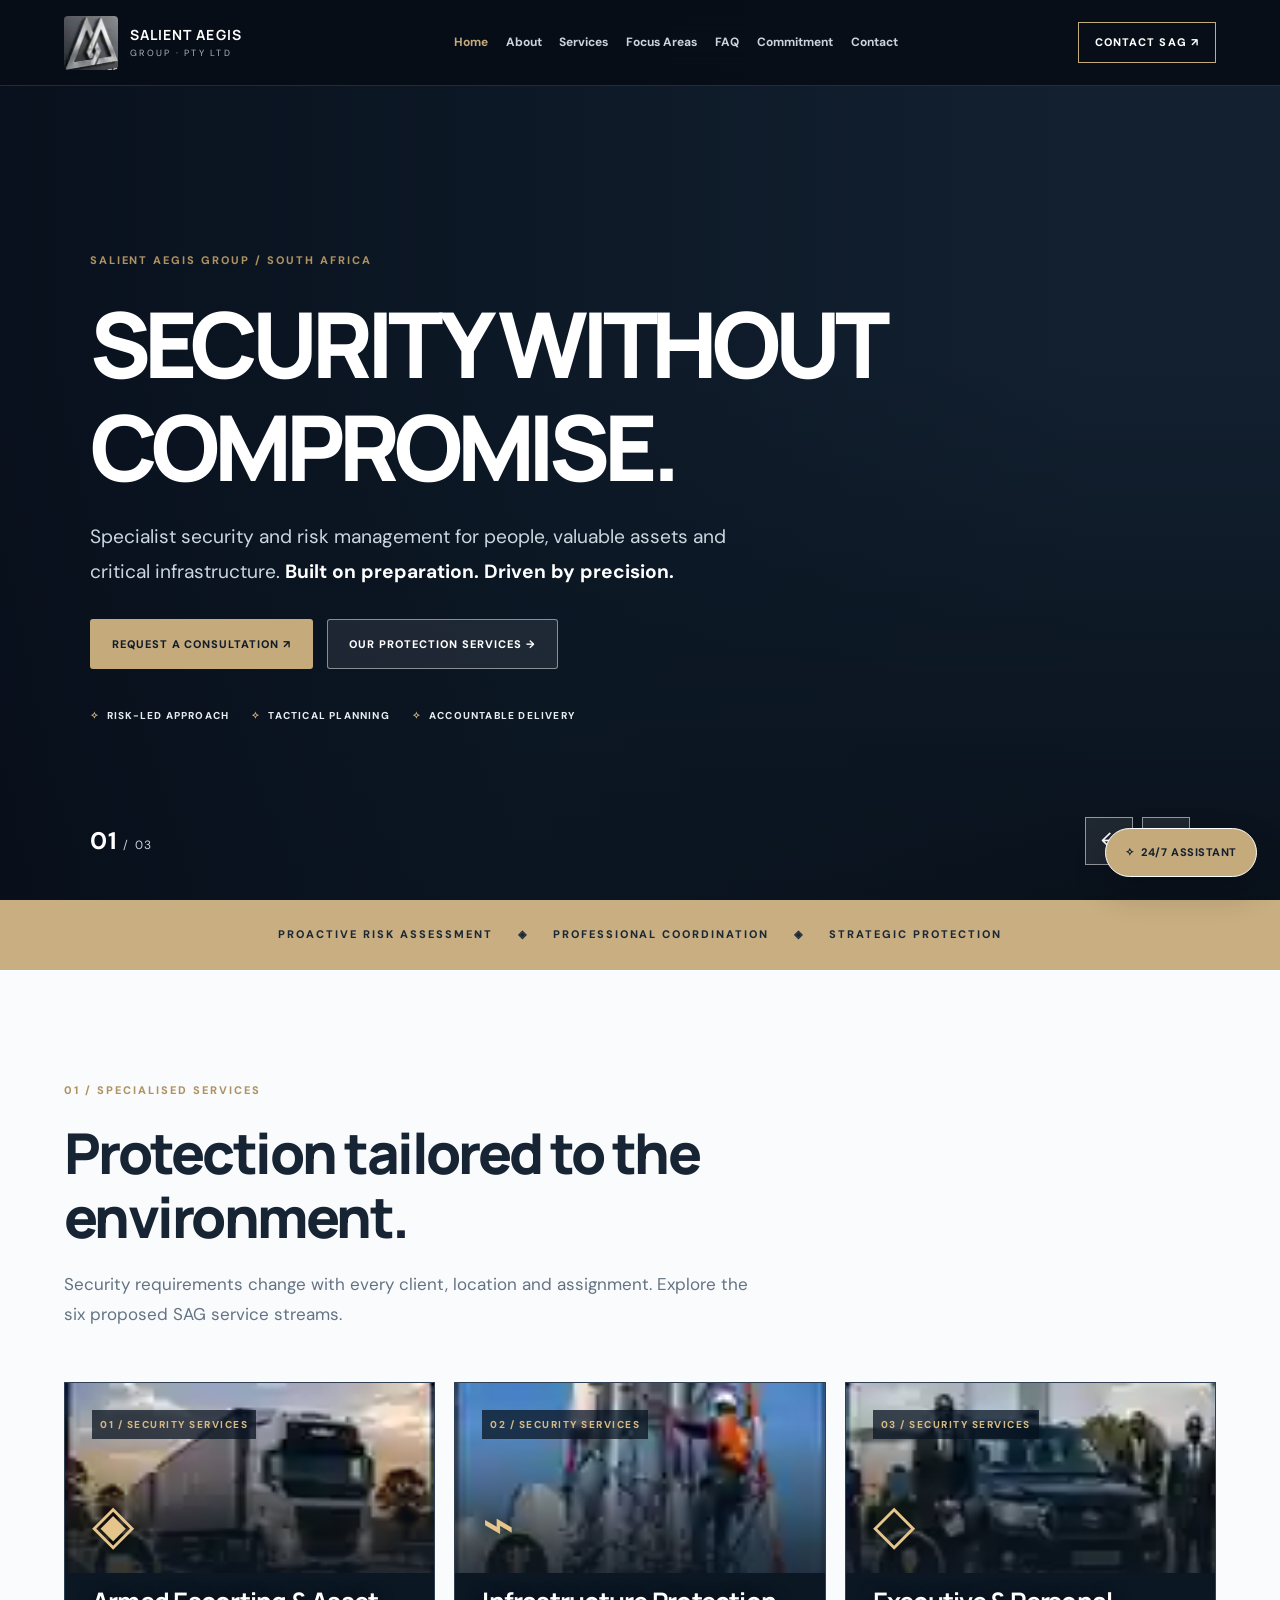
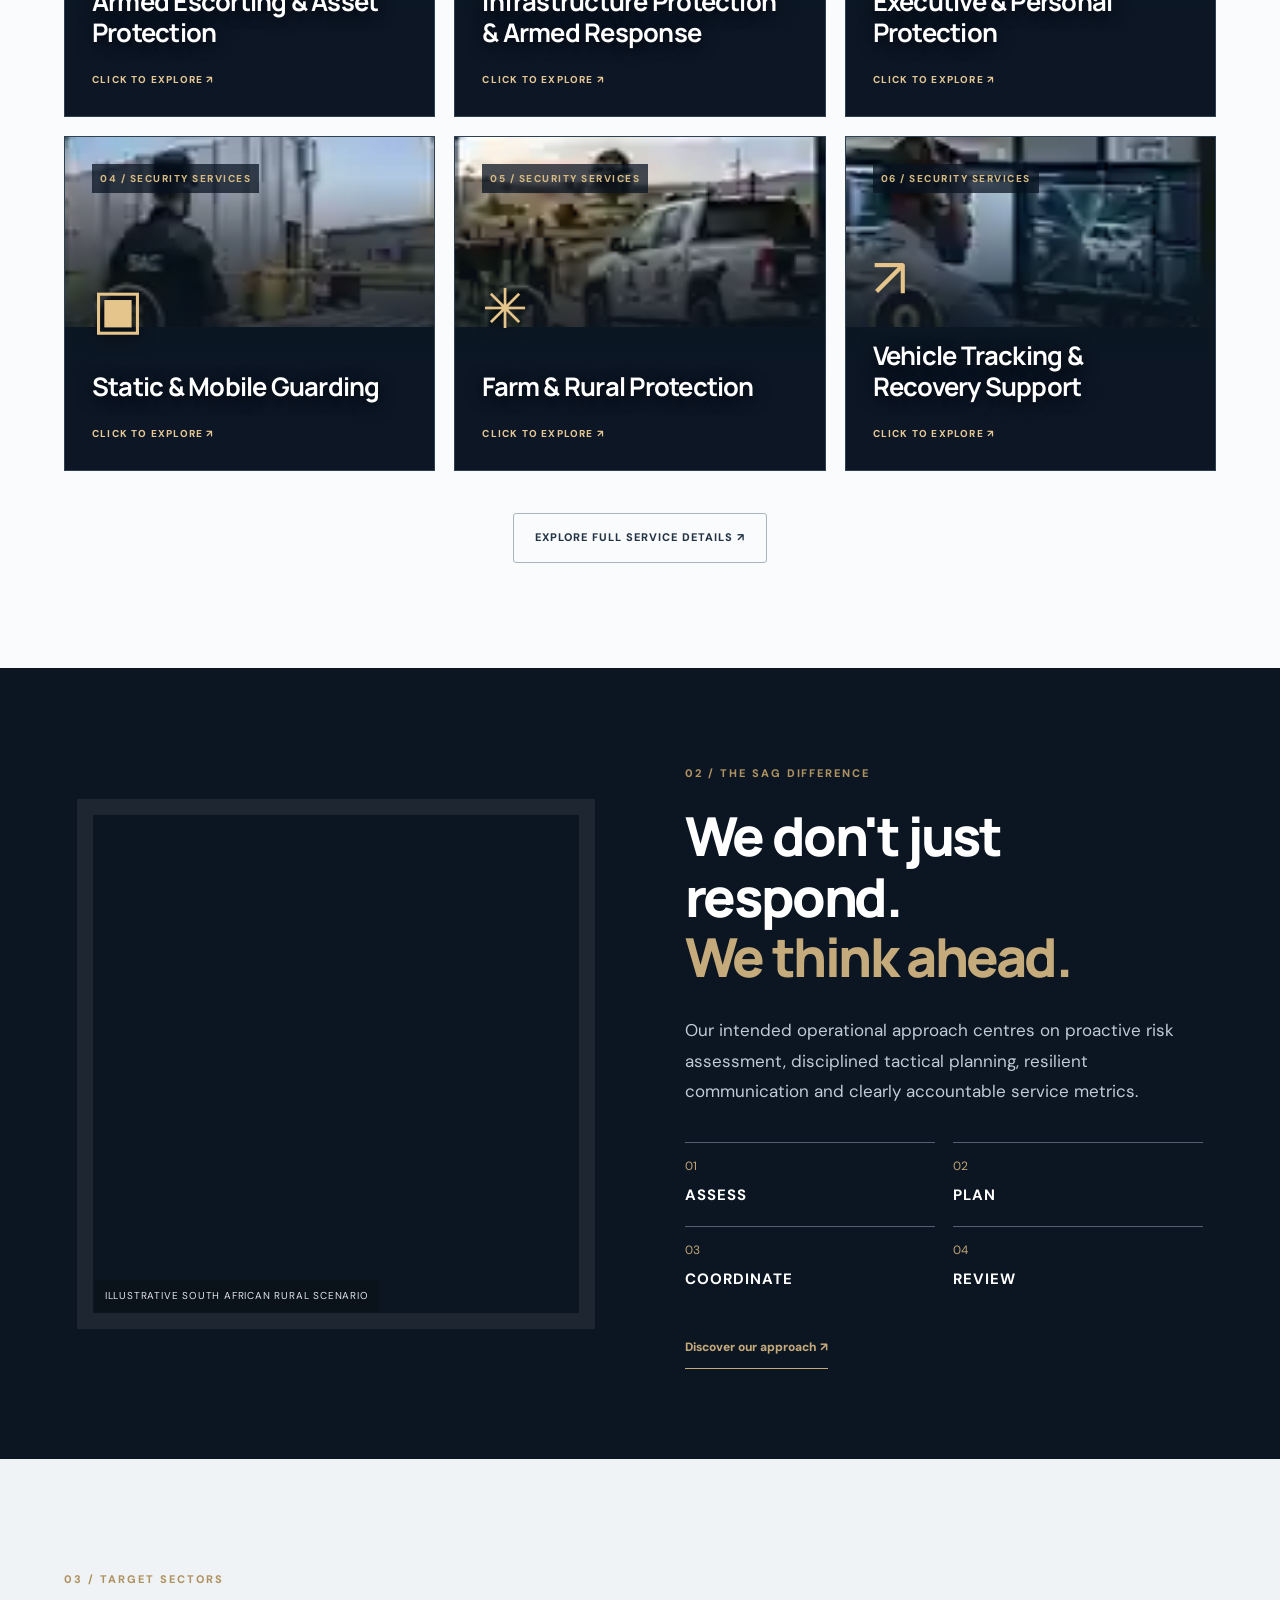
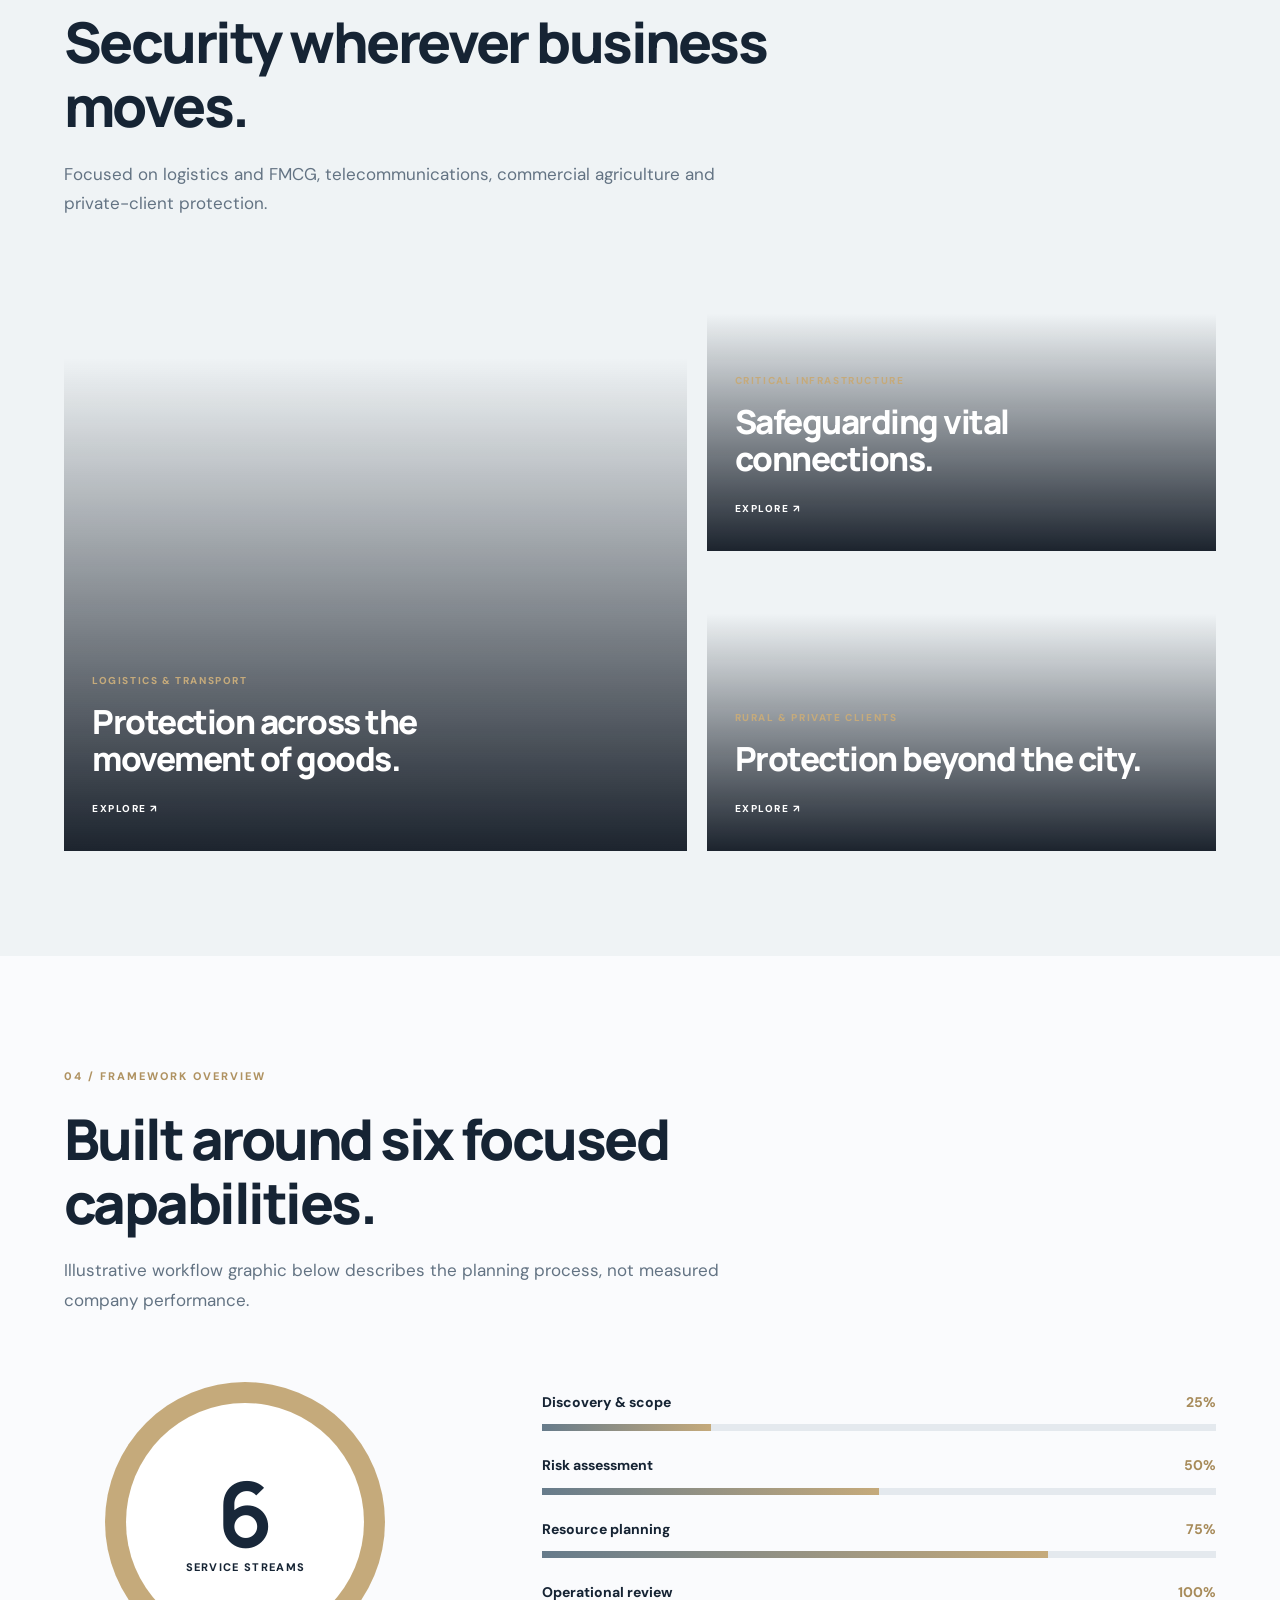
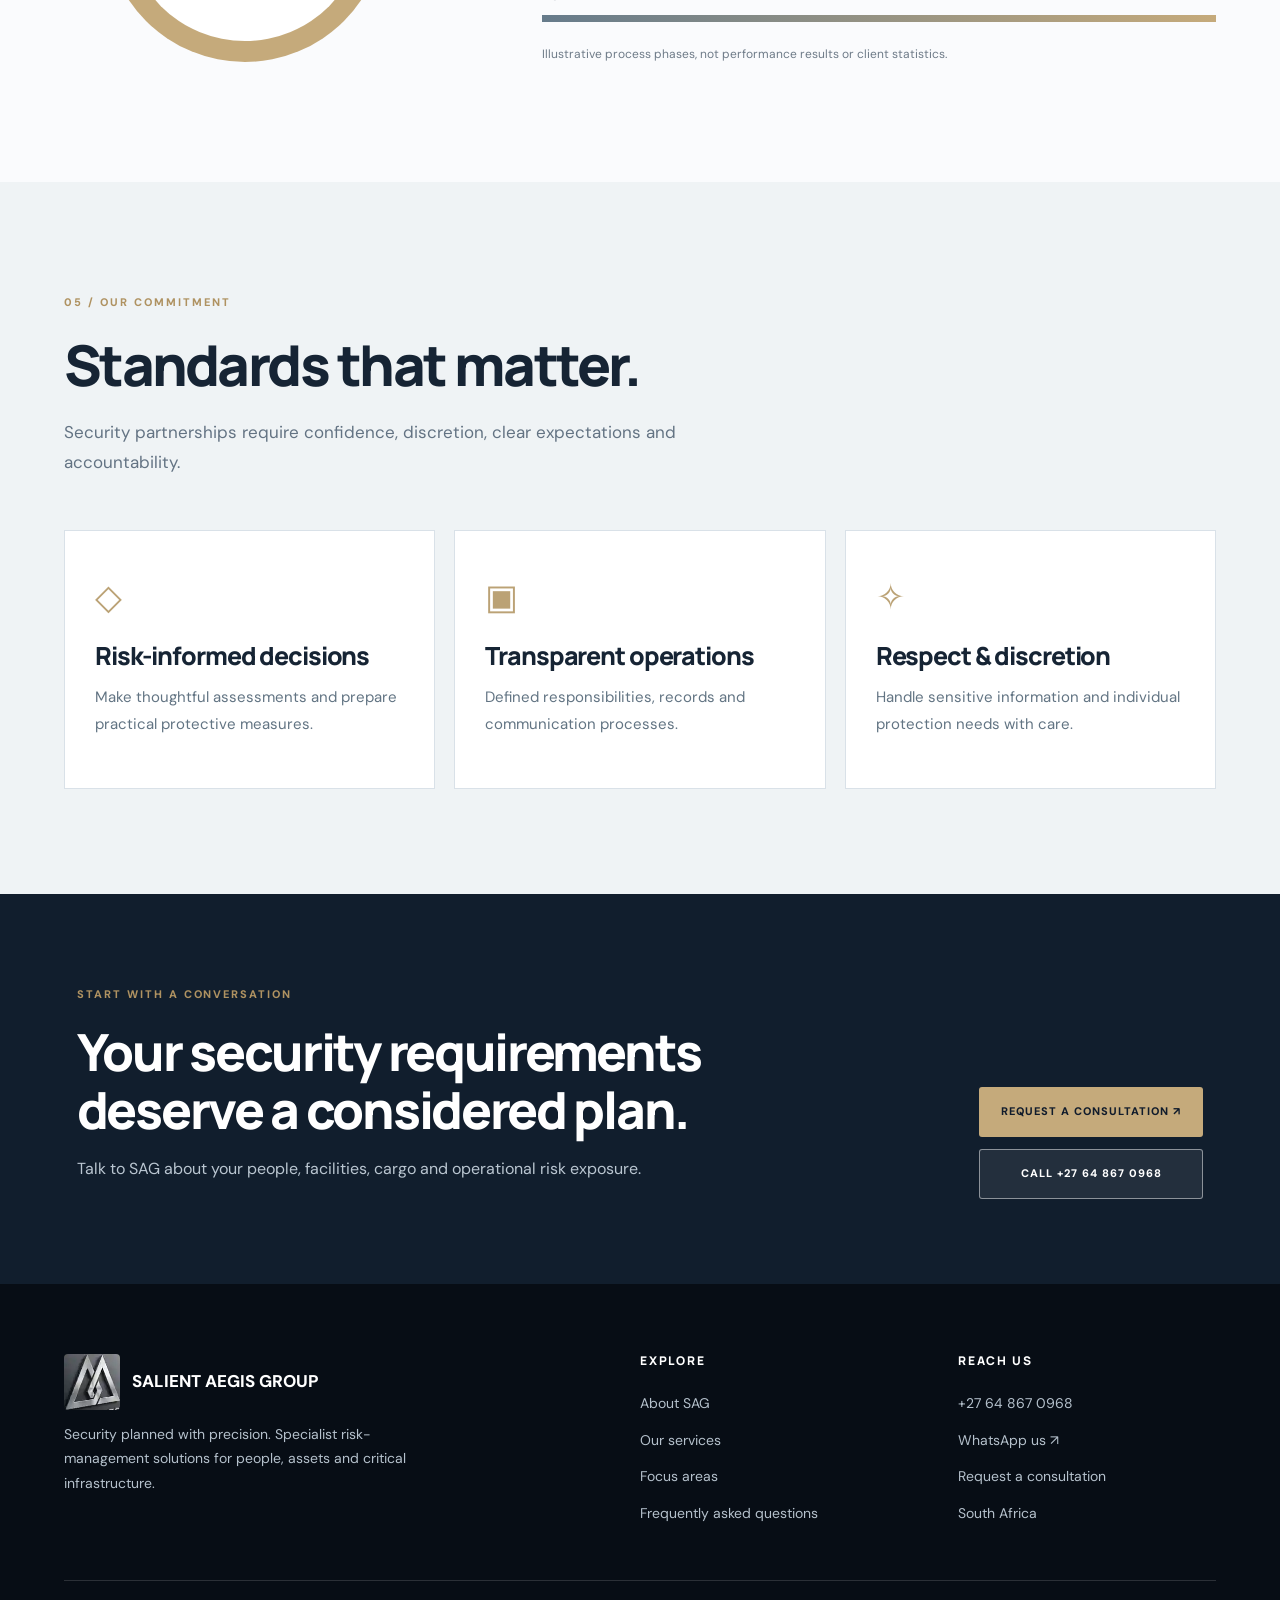
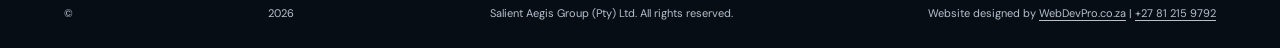
==== commit 699336e6: "Use exact supplied metallic SAG icon instead of placeholder" ====
--- a/index.html
+++ b/index.html
@@ -1,6 +1,6 @@
-<!doctype html><html lang="en-ZA"><head><meta charset="utf-8"><meta name="viewport" content="width=device-width,initial-scale=1"><meta name="theme-color" content="#101a28"><title>Home | Salient Aegis Group</title><meta name="description" content="Salient Aegis Group (SAG): specialist security, armed escorting, guarding, infrastructure protection and risk-management enquiries in South Africa."><link rel="canonical" href="https://www.salientaegis.co.za/"><meta property="og:type" content="website"><meta property="og:title" content="Home | Salient Aegis Group"><meta property="og:description" content="Salient Aegis Group (SAG): specialist security, armed escorting, guarding, infrastructure protection and risk-management enquiries in South Africa."><meta property="og:url" content="https://www.salientaegis.co.za/"><link rel="manifest" href="manifest.webmanifest"><link rel="icon" type="image/svg+xml" href="assets/sag-client-logo.webp"><link rel="stylesheet" href="styles.css"><script src="app.js" defer></script><script type="application/ld+json">{"@context":"https://schema.org","@type":"Organization","name":"Salient Aegis Group (Pty) Ltd","alternateName":"SAG","url":"https://www.salientaegis.co.za/","telephone":"+27648670968","areaServed":"ZA"}</script></head><body data-page="index"><a class="skip" href="#main">Skip to content</a><header class="site-header"><a href="index.html" class="brand"><img src="assets/sag-client-logo.webp" width="50" height="48" alt="SAG emblem"><span><b>SALIENT AEGIS</b><small>GROUP · PTY LTD</small></span></a><button type="button" class="menu-toggle" id="menuToggle" aria-expanded="false" aria-controls="siteNav">☰ <span>Menu</span></button><nav id="siteNav" aria-label="Main navigation"><a href="index.html" aria-current="page">Home</a><a href="about.html" >About</a><a href="services.html" >Services</a><a href="gallery.html" >Focus Areas</a><a href="faq.html" >FAQ</a><a href="testimonials.html" >Commitment</a><a href="contact.html" >Contact</a></nav><a class="header-action" href="https://wa.me/27648670968" target="_blank" rel="noopener">CONTACT SAG ↗</a></header><div id="scrollProgress"></div><main id="main"><section class="hero" aria-label="SAG security services"><div class="hero-bg active" style="background-image:url('https://images.unsplash.com/photo-1611746351408-c0a1346be8e8?auto=format&fit=crop&w=1600&q=80')"></div><div class="hero-bg" style="background-image:url('https://images.unsplash.com/photo-1611746351408-c0a1346be8e8?auto=format&fit=crop&w=1500&q=80')"></div><div class="hero-bg" style="background-image:url('https://images.unsplash.com/photo-1749173932431-5efc13cb59f9?auto=format&fit=crop&w=1500&q=80')"></div><div class="hero-shade"></div><div class="hero-content"><span class="eyebrow">SALIENT AEGIS GROUP / SOUTH AFRICA</span><h1 class="typewriter" data-text="SECURITY WITHOUT COMPROMISE.">SECURITY WITHOUT COMPROMISE.</h1><p>Specialist security and risk management for people, valuable assets and critical infrastructure. <strong>Built on preparation. Driven by precision.</strong></p><div class="hero-actions"><button class="btn gold" data-quote-open>Request a consultation ↗</button><a class="btn light-outline" href="services.html">Our protection services →</a></div><div class="hero-tags"><span>RISK-LED APPROACH</span><span>TACTICAL PLANNING</span><span>ACCOUNTABLE DELIVERY</span></div></div><div class="slide-controls"><span><b id="slideNum">01</b> / 03</span><div><button id="slidePrev" aria-label="Previous slide">←</button><button id="slideNext" aria-label="Next slide">→</button></div></div></section><div class="brand-strip"><span>PROACTIVE RISK ASSESSMENT</span> ◈ <span>PROFESSIONAL COORDINATION</span> ◈ <span>STRATEGIC PROTECTION</span></div>
+<!doctype html><html lang="en-ZA"><head><meta charset="utf-8"><meta name="viewport" content="width=device-width,initial-scale=1"><meta name="theme-color" content="#101a28"><title>Home | Salient Aegis Group</title><meta name="description" content="Salient Aegis Group (SAG): specialist security, armed escorting, guarding, infrastructure protection and risk-management enquiries in South Africa."><link rel="canonical" href="https://www.salientaegis.co.za/"><meta property="og:type" content="website"><meta property="og:title" content="Home | Salient Aegis Group"><meta property="og:description" content="Salient Aegis Group (SAG): specialist security, armed escorting, guarding, infrastructure protection and risk-management enquiries in South Africa."><meta property="og:url" content="https://www.salientaegis.co.za/"><link rel="manifest" href="manifest.webmanifest"><link rel="icon" type="image/svg+xml" href="assets/sag-supplied-symbol.webp"><link rel="stylesheet" href="styles.css"><script src="app.js" defer></script><script type="application/ld+json">{"@context":"https://schema.org","@type":"Organization","name":"Salient Aegis Group (Pty) Ltd","alternateName":"SAG","url":"https://www.salientaegis.co.za/","telephone":"+27648670968","areaServed":"ZA"}</script></head><body data-page="index"><a class="skip" href="#main">Skip to content</a><header class="site-header"><a href="index.html" class="brand"><img src="assets/sag-supplied-symbol.webp" width="50" height="48" alt="SAG emblem"><span><b>SALIENT AEGIS</b><small>GROUP · PTY LTD</small></span></a><button type="button" class="menu-toggle" id="menuToggle" aria-expanded="false" aria-controls="siteNav">☰ <span>Menu</span></button><nav id="siteNav" aria-label="Main navigation"><a href="index.html" aria-current="page">Home</a><a href="about.html" >About</a><a href="services.html" >Services</a><a href="gallery.html" >Focus Areas</a><a href="faq.html" >FAQ</a><a href="testimonials.html" >Commitment</a><a href="contact.html" >Contact</a></nav><a class="header-action" href="https://wa.me/27648670968" target="_blank" rel="noopener">CONTACT SAG ↗</a></header><div id="scrollProgress"></div><main id="main"><section class="hero" aria-label="SAG security services"><div class="hero-bg active" style="background-image:url('https://images.unsplash.com/photo-1611746351408-c0a1346be8e8?auto=format&fit=crop&w=1600&q=80')"></div><div class="hero-bg" style="background-image:url('https://images.unsplash.com/photo-1611746351408-c0a1346be8e8?auto=format&fit=crop&w=1500&q=80')"></div><div class="hero-bg" style="background-image:url('https://images.unsplash.com/photo-1749173932431-5efc13cb59f9?auto=format&fit=crop&w=1500&q=80')"></div><div class="hero-shade"></div><div class="hero-content"><span class="eyebrow">SALIENT AEGIS GROUP / SOUTH AFRICA</span><h1 class="typewriter" data-text="SECURITY WITHOUT COMPROMISE.">SECURITY WITHOUT COMPROMISE.</h1><p>Specialist security and risk management for people, valuable assets and critical infrastructure. <strong>Built on preparation. Driven by precision.</strong></p><div class="hero-actions"><button class="btn gold" data-quote-open>Request a consultation ↗</button><a class="btn light-outline" href="services.html">Our protection services →</a></div><div class="hero-tags"><span>RISK-LED APPROACH</span><span>TACTICAL PLANNING</span><span>ACCOUNTABLE DELIVERY</span></div></div><div class="slide-controls"><span><b id="slideNum">01</b> / 03</span><div><button id="slidePrev" aria-label="Previous slide">←</button><button id="slideNext" aria-label="Next slide">→</button></div></div></section><div class="brand-strip"><span>PROACTIVE RISK ASSESSMENT</span> ◈ <span>PROFESSIONAL COORDINATION</span> ◈ <span>STRATEGIC PROTECTION</span></div>
 <section class="section"><div class="section-title reveal"><span class="eyebrow">01 / SPECIALISED SERVICES</span><h2>Protection tailored to the environment.</h2><p>Security requirements change with every client, location and assignment. Explore the six proposed SAG service streams.</p></div><div class="flip-grid"><button type="button" class="flip-card reveal" aria-pressed="false"><span class="flip-inner"><span class="flip-front"><small>01 / SECURITY SERVICES</small><span class="flip-symbol">◈</span><strong>Armed Escorting & Asset Protection</strong><em>CLICK TO EXPLORE ↗</em></span><span class="flip-back"><small>PROTECTION IN FOCUS</small><strong>Armed Escorting & Asset Protection</strong><p>Commercial deliveries, stock movements and high-value cargo, with route-based protection planning.</p><em>CLICK TO RETURN ↩</em></span></span></button><button type="button" class="flip-card reveal" aria-pressed="false"><span class="flip-inner"><span class="flip-front"><small>02 / SECURITY SERVICES</small><span class="flip-symbol">⌁</span><strong>Infrastructure Protection & Armed Response</strong><em>CLICK TO EXPLORE ↗</em></span><span class="flip-back"><small>PROTECTION IN FOCUS</small><strong>Infrastructure Protection & Armed Response</strong><p>Protective planning for telecoms towers, critical infrastructure sites and incident coordination.</p><em>CLICK TO RETURN ↩</em></span></span></button><button type="button" class="flip-card reveal" aria-pressed="false"><span class="flip-inner"><span class="flip-front"><small>03 / SECURITY SERVICES</small><span class="flip-symbol">◇</span><strong>Executive & Personal Protection</strong><em>CLICK TO EXPLORE ↗</em></span><span class="flip-back"><small>PROTECTION IN FOCUS</small><strong>Executive & Personal Protection</strong><p>Discreet individual and family protection assessment, movement planning and personal-risk review.</p><em>CLICK TO RETURN ↩</em></span></span></button><button type="button" class="flip-card reveal" aria-pressed="false"><span class="flip-inner"><span class="flip-front"><small>04 / SECURITY SERVICES</small><span class="flip-symbol">▣</span><strong>Static & Mobile Guarding</strong><em>CLICK TO EXPLORE ↗</em></span><span class="flip-back"><small>PROTECTION IN FOCUS</small><strong>Static & Mobile Guarding</strong><p>Facility access control, patrols, site security and incident reporting for commercial and residential settings.</p><em>CLICK TO RETURN ↩</em></span></span></button><button type="button" class="flip-card reveal" aria-pressed="false"><span class="flip-inner"><span class="flip-front"><small>05 / SECURITY SERVICES</small><span class="flip-symbol">✳</span><strong>Farm & Rural Protection</strong><em>CLICK TO EXPLORE ↗</em></span><span class="flip-back"><small>PROTECTION IN FOCUS</small><strong>Farm & Rural Protection</strong><p>Rural property security assessments, patrol planning, access management and coordinated response.</p><em>CLICK TO RETURN ↩</em></span></span></button><button type="button" class="flip-card reveal" aria-pressed="false"><span class="flip-inner"><span class="flip-front"><small>06 / SECURITY SERVICES</small><span class="flip-symbol">↗</span><strong>Vehicle Tracking & Recovery Support</strong><em>CLICK TO EXPLORE ↗</em></span><span class="flip-back"><small>PROTECTION IN FOCUS</small><strong>Vehicle Tracking & Recovery Support</strong><p>Tracking alert coordination, asset location support and assistance with lawful vehicle recovery.</p><em>CLICK TO RETURN ↩</em></span></span></button></div><div class="center"><a class="btn outline" href="services.html">Explore full service details ↗</a></div></section>
 <section class="dark-feature"><div class="feature-photo reveal" style="background-image:url('https://images.unsplash.com/photo-1674909073723-e74e82810733?auto=format&fit=crop&w=1500&q=80')"><small>ILLUSTRATIVE SOUTH AFRICAN RURAL SCENARIO</small></div><div class="feature-text reveal"><span class="eyebrow">02 / THE SAG DIFFERENCE</span><h2>We don't just respond.<br><em>We think ahead.</em></h2><p>Our intended operational approach centres on proactive risk assessment, disciplined tactical planning, resilient communication and clearly accountable service metrics.</p><div class="feature-points"><div>01 <strong>ASSESS</strong></div><div>02 <strong>PLAN</strong></div><div>03 <strong>COORDINATE</strong></div><div>04 <strong>REVIEW</strong></div></div><a class="link-arrow" href="about.html">Discover our approach ↗</a></div></section>
 <section class="section toned"><div class="section-title reveal"><span class="eyebrow">03 / TARGET SECTORS</span><h2>Security wherever business moves.</h2><p>Focused on logistics and FMCG, telecommunications, commercial agriculture and private-client protection.</p></div><div class="sector-grid"><a href="gallery.html" class="sector-card large reveal" style="background-image:url('https://images.unsplash.com/photo-1611746351408-c0a1346be8e8?auto=format&fit=crop&w=1500&q=80')"><div><small>LOGISTICS & TRANSPORT</small><h3>Protection across the movement of goods.</h3><span>EXPLORE ↗</span></div></a><a href="gallery.html" class="sector-card reveal" style="background-image:url('https://images.unsplash.com/photo-1749173932431-5efc13cb59f9?auto=format&fit=crop&w=1500&q=80')"><div><small>CRITICAL INFRASTRUCTURE</small><h3>Safeguarding vital connections.</h3><span>EXPLORE ↗</span></div></a><a href="gallery.html" class="sector-card reveal" style="background-image:url('https://images.unsplash.com/photo-1674909073723-e74e82810733?auto=format&fit=crop&w=1500&q=80')"><div><small>RURAL & PRIVATE CLIENTS</small><h3>Protection beyond the city.</h3><span>EXPLORE ↗</span></div></a></div></section>
 <section class="section"><div class="section-title reveal"><span class="eyebrow">04 / FRAMEWORK OVERVIEW</span><h2>Built around six focused capabilities.</h2><p>Illustrative workflow graphic below describes the planning process, not measured company performance.</p></div><div class="metric-grid"><div class="metric-ring" id="metricRing"><div><strong id="metricCount">0</strong><small>SERVICE STREAMS</small></div></div><div class="metric-bars"><div class="metric-bar"><div>Discovery & scope<b>25%</b></div><span><i data-progress="25"></i></span></div><div class="metric-bar"><div>Risk assessment<b>50%</b></div><span><i data-progress="50"></i></span></div><div class="metric-bar"><div>Resource planning<b>75%</b></div><span><i data-progress="75"></i></span></div><div class="metric-bar"><div>Operational review<b>100%</b></div><span><i data-progress="100"></i></span></div><p class="disclaimer">Illustrative process phases, not performance results or client statistics.</p></div></div></section>
-<section class="section tinted"><div class="section-title reveal"><span class="eyebrow">05 / OUR COMMITMENT</span><h2>Standards that matter.</h2><p>Security partnerships require confidence, discretion, clear expectations and accountability.</p></div><div class="values"><article class="reveal"><span>◇</span><h3>Risk-informed decisions</h3><p>Make thoughtful assessments and prepare practical protective measures.</p></article><article class="reveal"><span>▣</span><h3>Transparent operations</h3><p>Defined responsibilities, records and communication processes.</p></article><article class="reveal"><span>✧</span><h3>Respect & discretion</h3><p>Handle sensitive information and individual protection needs with care.</p></article></div></section><section class="cta"><div><span class="eyebrow">START WITH A CONVERSATION</span><h2>Your security requirements deserve a considered plan.</h2><p>Talk to SAG about your people, facilities, cargo and operational risk exposure.</p></div><div><button data-quote-open class="btn gold">Request a consultation ↗</button><a class="btn light-outline" href="tel:+27648670968">Call +27 64 867 0968</a></div></section></main><footer class="site-footer"><div class="footer-top"><div><a href="index.html" class="footer-brand"><img src="assets/sag-client-logo.webp" alt="" width="55"> SALIENT AEGIS GROUP</a><p>Security planned with precision. Specialist risk-management solutions for people, assets and critical infrastructure.</p></div><div><h3>EXPLORE</h3><a href="about.html">About SAG</a><a href="services.html">Our services</a><a href="gallery.html">Focus areas</a><a href="faq.html">Frequently asked questions</a></div><div><h3>REACH US</h3><a href="tel:+27648670968">+27 64 867 0968</a><a href="https://wa.me/27648670968" target="_blank" rel="noopener">WhatsApp us ↗</a><a href="contact.html">Request a consultation</a><span>South Africa</span></div></div><div class="footer-bottom">© <span class="year">2026</span> Salient Aegis Group (Pty) Ltd. All rights reserved. <span>Website designed by <a href="https://webdevpro.co.za" target="_blank" rel="noopener">WebDevPro.co.za</a> | <a href="tel:+27812159792">+27 81 215 9792</a></span></div></footer><nav class="mobile-bottom" aria-label="Mobile quick menu"><a href="index.html"><span>⌂</span>Home</a><a href="services.html"><span>▦</span>Services</a><button type="button" data-chat-open><span>◉</span>Chat</button><a href="tel:+27648670968"><span>☎</span>Call</a><button type="button" data-install-open><span>＋</span>Install</button></nav><button class="chat-launcher" type="button" data-chat-open>✧ &nbsp;24/7 ASSISTANT</button><section id="chatPanel" class="chat-panel" role="dialog" aria-label="SAG automated enquiry assistant" hidden><div class="chat-head"><div><strong>SAG DIGITAL ASSISTANT</strong><small>Automated enquiry preparation</small></div><button data-chat-close aria-label="Close assistant">×</button></div><div id="chatLog" class="chat-log" aria-live="polite"></div><form id="chatForm" class="chat-form"><label id="chatPrompt" for="chatInput">Your full name</label><input id="chatInput" autocomplete="name" required maxlength="800"><div id="chatOptions"></div><div class="chat-actions"><button type="submit" class="btn gold">Continue →</button><button type="button" id="chatReset" class="btn subtle">Restart</button></div></form><small class="privacy-note">Your message is prepared locally. You decide whether to send it via WhatsApp.</small></section><dialog id="quoteDialog" class="quote-dialog"><div class="dialog-head"><strong>REQUEST A SECURITY CONSULTATION</strong><button id="quoteClose" type="button" aria-label="Close form">×</button></div><div class="wizard-meter"><i id="wizardMeter"></i></div><form id="quoteForm"><p id="wizardLabel"></p><div id="wizardFields"></div><p id="wizardError" role="alert"></p><div class="wizard-actions"><button class="btn outline" id="quoteBack" type="button">← Back</button><button class="btn gold" id="quoteNext" type="submit">Continue →</button></div></form></dialog><dialog id="installDialog" class="install-dialog"><h2>Install the SAG app</h2><p>Add Salient Aegis Group to your home screen. Saved pages can be available offline.</p><p>On iPhone Safari: Share → Add to Home Screen.</p><button class="btn gold" id="installNow" type="button">Install app</button><button class="btn outline" id="installClose" type="button">Close</button></dialog></body></html>+<section class="section tinted"><div class="section-title reveal"><span class="eyebrow">05 / OUR COMMITMENT</span><h2>Standards that matter.</h2><p>Security partnerships require confidence, discretion, clear expectations and accountability.</p></div><div class="values"><article class="reveal"><span>◇</span><h3>Risk-informed decisions</h3><p>Make thoughtful assessments and prepare practical protective measures.</p></article><article class="reveal"><span>▣</span><h3>Transparent operations</h3><p>Defined responsibilities, records and communication processes.</p></article><article class="reveal"><span>✧</span><h3>Respect & discretion</h3><p>Handle sensitive information and individual protection needs with care.</p></article></div></section><section class="cta"><div><span class="eyebrow">START WITH A CONVERSATION</span><h2>Your security requirements deserve a considered plan.</h2><p>Talk to SAG about your people, facilities, cargo and operational risk exposure.</p></div><div><button data-quote-open class="btn gold">Request a consultation ↗</button><a class="btn light-outline" href="tel:+27648670968">Call +27 64 867 0968</a></div></section></main><footer class="site-footer"><div class="footer-top"><div><a href="index.html" class="footer-brand"><img src="assets/sag-supplied-symbol.webp" alt="" width="55"> SALIENT AEGIS GROUP</a><p>Security planned with precision. Specialist risk-management solutions for people, assets and critical infrastructure.</p></div><div><h3>EXPLORE</h3><a href="about.html">About SAG</a><a href="services.html">Our services</a><a href="gallery.html">Focus areas</a><a href="faq.html">Frequently asked questions</a></div><div><h3>REACH US</h3><a href="tel:+27648670968">+27 64 867 0968</a><a href="https://wa.me/27648670968" target="_blank" rel="noopener">WhatsApp us ↗</a><a href="contact.html">Request a consultation</a><span>South Africa</span></div></div><div class="footer-bottom">© <span class="year">2026</span> Salient Aegis Group (Pty) Ltd. All rights reserved. <span>Website designed by <a href="https://webdevpro.co.za" target="_blank" rel="noopener">WebDevPro.co.za</a> | <a href="tel:+27812159792">+27 81 215 9792</a></span></div></footer><nav class="mobile-bottom" aria-label="Mobile quick menu"><a href="index.html"><span>⌂</span>Home</a><a href="services.html"><span>▦</span>Services</a><button type="button" data-chat-open><span>◉</span>Chat</button><a href="tel:+27648670968"><span>☎</span>Call</a><button type="button" data-install-open><span>＋</span>Install</button></nav><button class="chat-launcher" type="button" data-chat-open>✧ &nbsp;24/7 ASSISTANT</button><section id="chatPanel" class="chat-panel" role="dialog" aria-label="SAG automated enquiry assistant" hidden><div class="chat-head"><div><strong>SAG DIGITAL ASSISTANT</strong><small>Automated enquiry preparation</small></div><button data-chat-close aria-label="Close assistant">×</button></div><div id="chatLog" class="chat-log" aria-live="polite"></div><form id="chatForm" class="chat-form"><label id="chatPrompt" for="chatInput">Your full name</label><input id="chatInput" autocomplete="name" required maxlength="800"><div id="chatOptions"></div><div class="chat-actions"><button type="submit" class="btn gold">Continue →</button><button type="button" id="chatReset" class="btn subtle">Restart</button></div></form><small class="privacy-note">Your message is prepared locally. You decide whether to send it via WhatsApp.</small></section><dialog id="quoteDialog" class="quote-dialog"><div class="dialog-head"><strong>REQUEST A SECURITY CONSULTATION</strong><button id="quoteClose" type="button" aria-label="Close form">×</button></div><div class="wizard-meter"><i id="wizardMeter"></i></div><form id="quoteForm"><p id="wizardLabel"></p><div id="wizardFields"></div><p id="wizardError" role="alert"></p><div class="wizard-actions"><button class="btn outline" id="quoteBack" type="button">← Back</button><button class="btn gold" id="quoteNext" type="submit">Continue →</button></div></form></dialog><dialog id="installDialog" class="install-dialog"><h2>Install the SAG app</h2><p>Add Salient Aegis Group to your home screen. Saved pages can be available offline.</p><p>On iPhone Safari: Share → Add to Home Screen.</p><button class="btn gold" id="installNow" type="button">Install app</button><button class="btn outline" id="installClose" type="button">Close</button></dialog></body></html>
